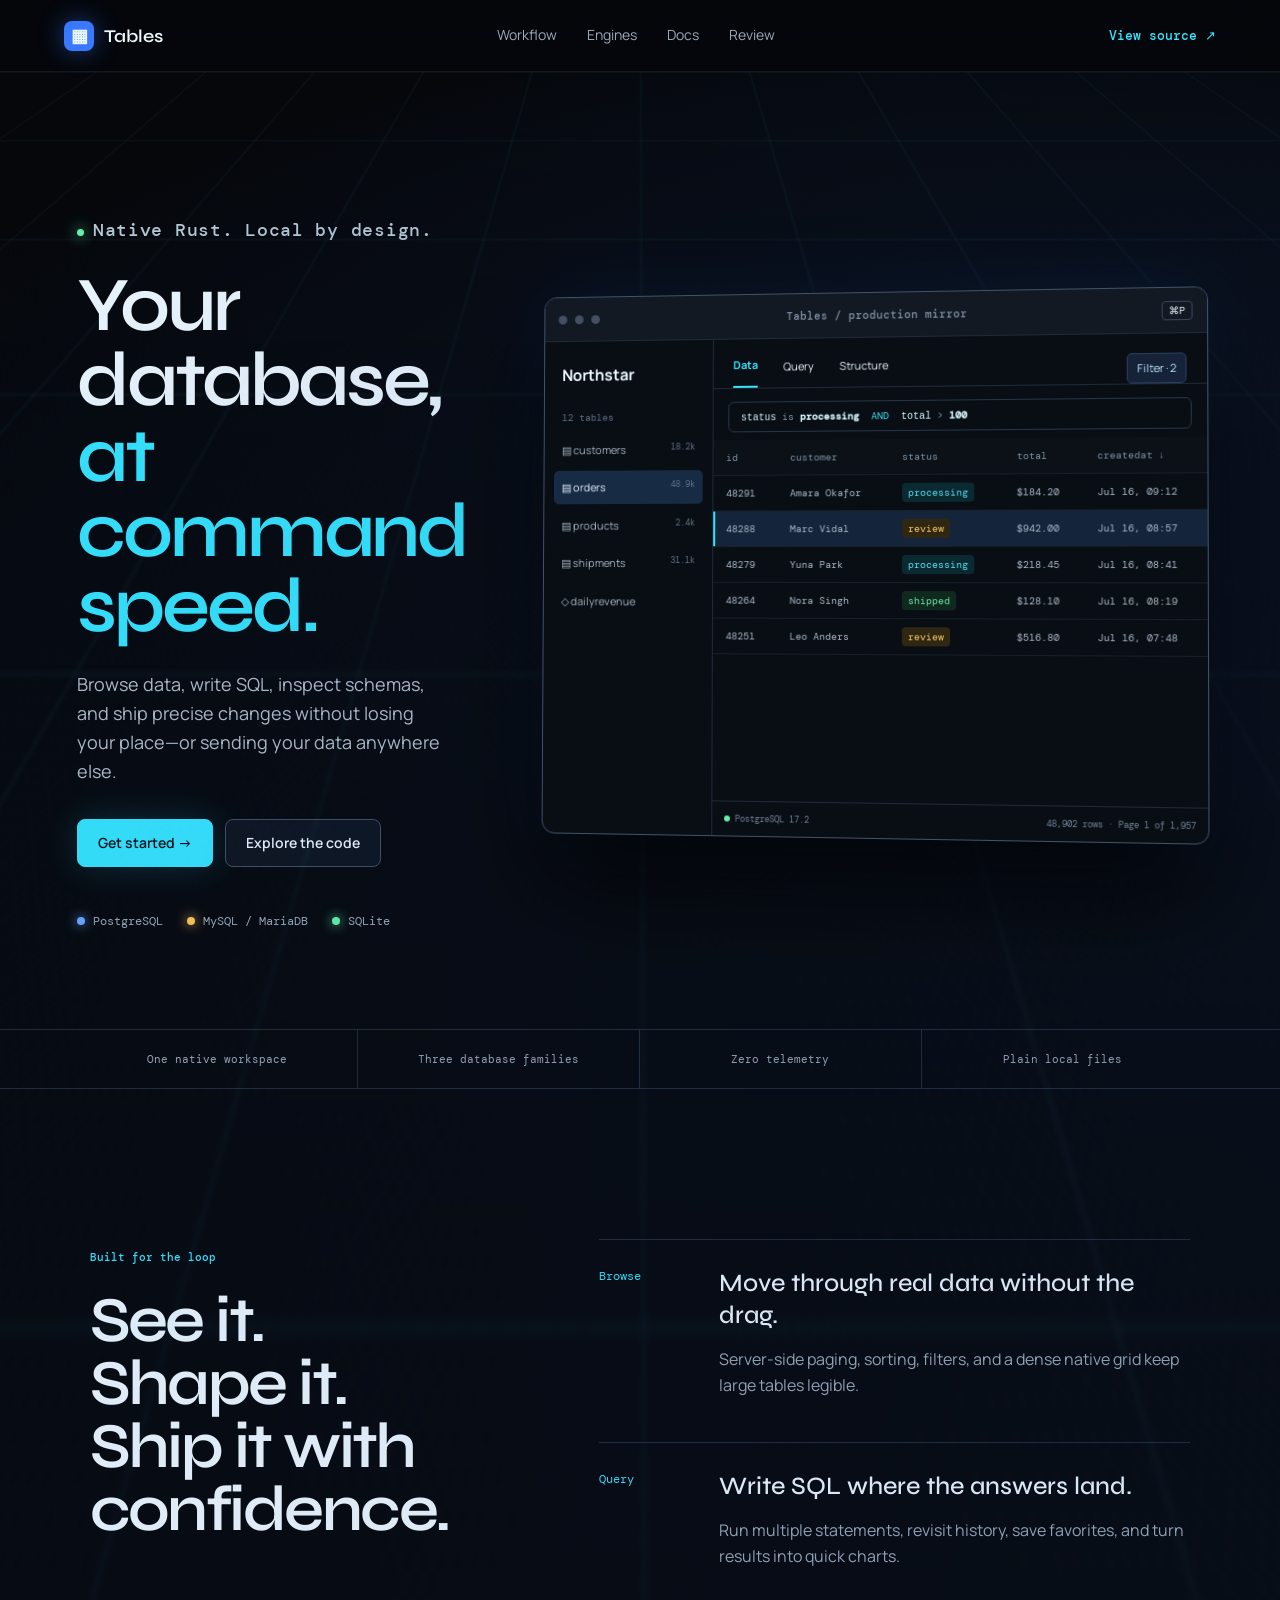
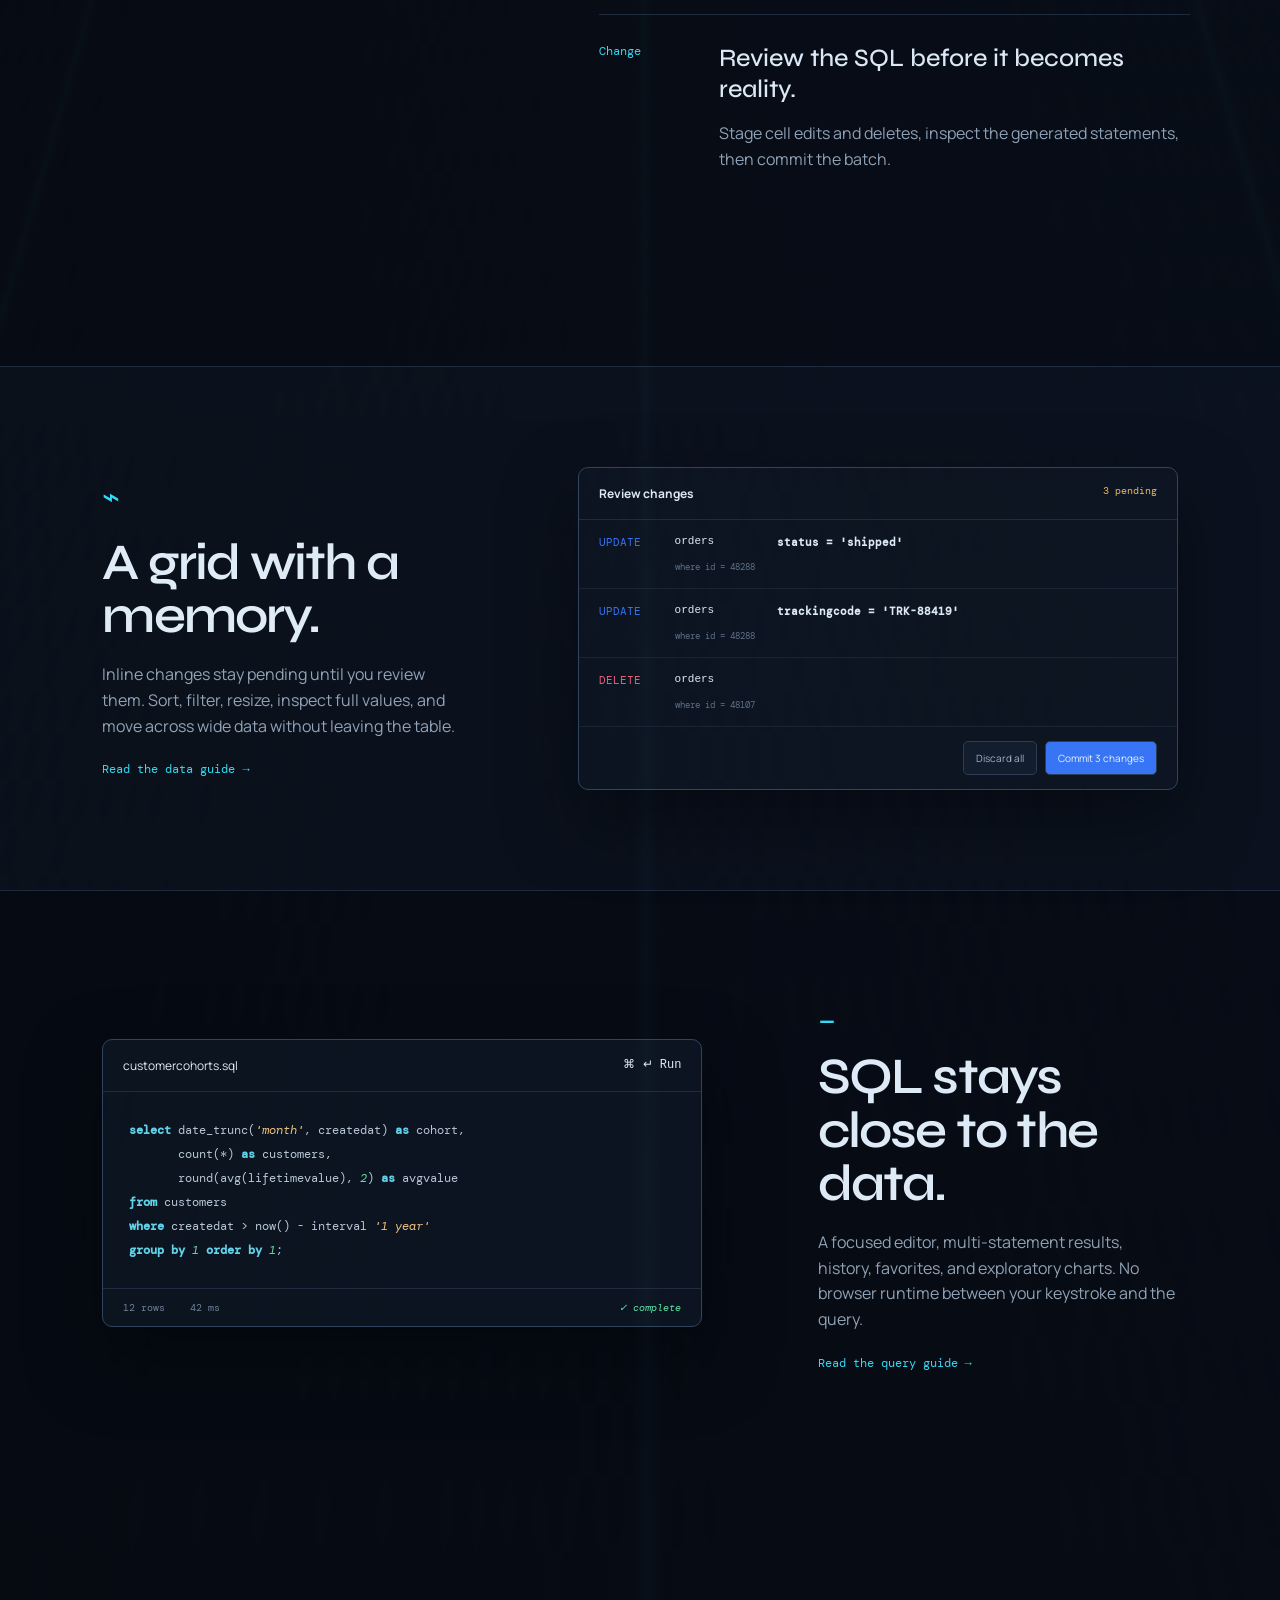
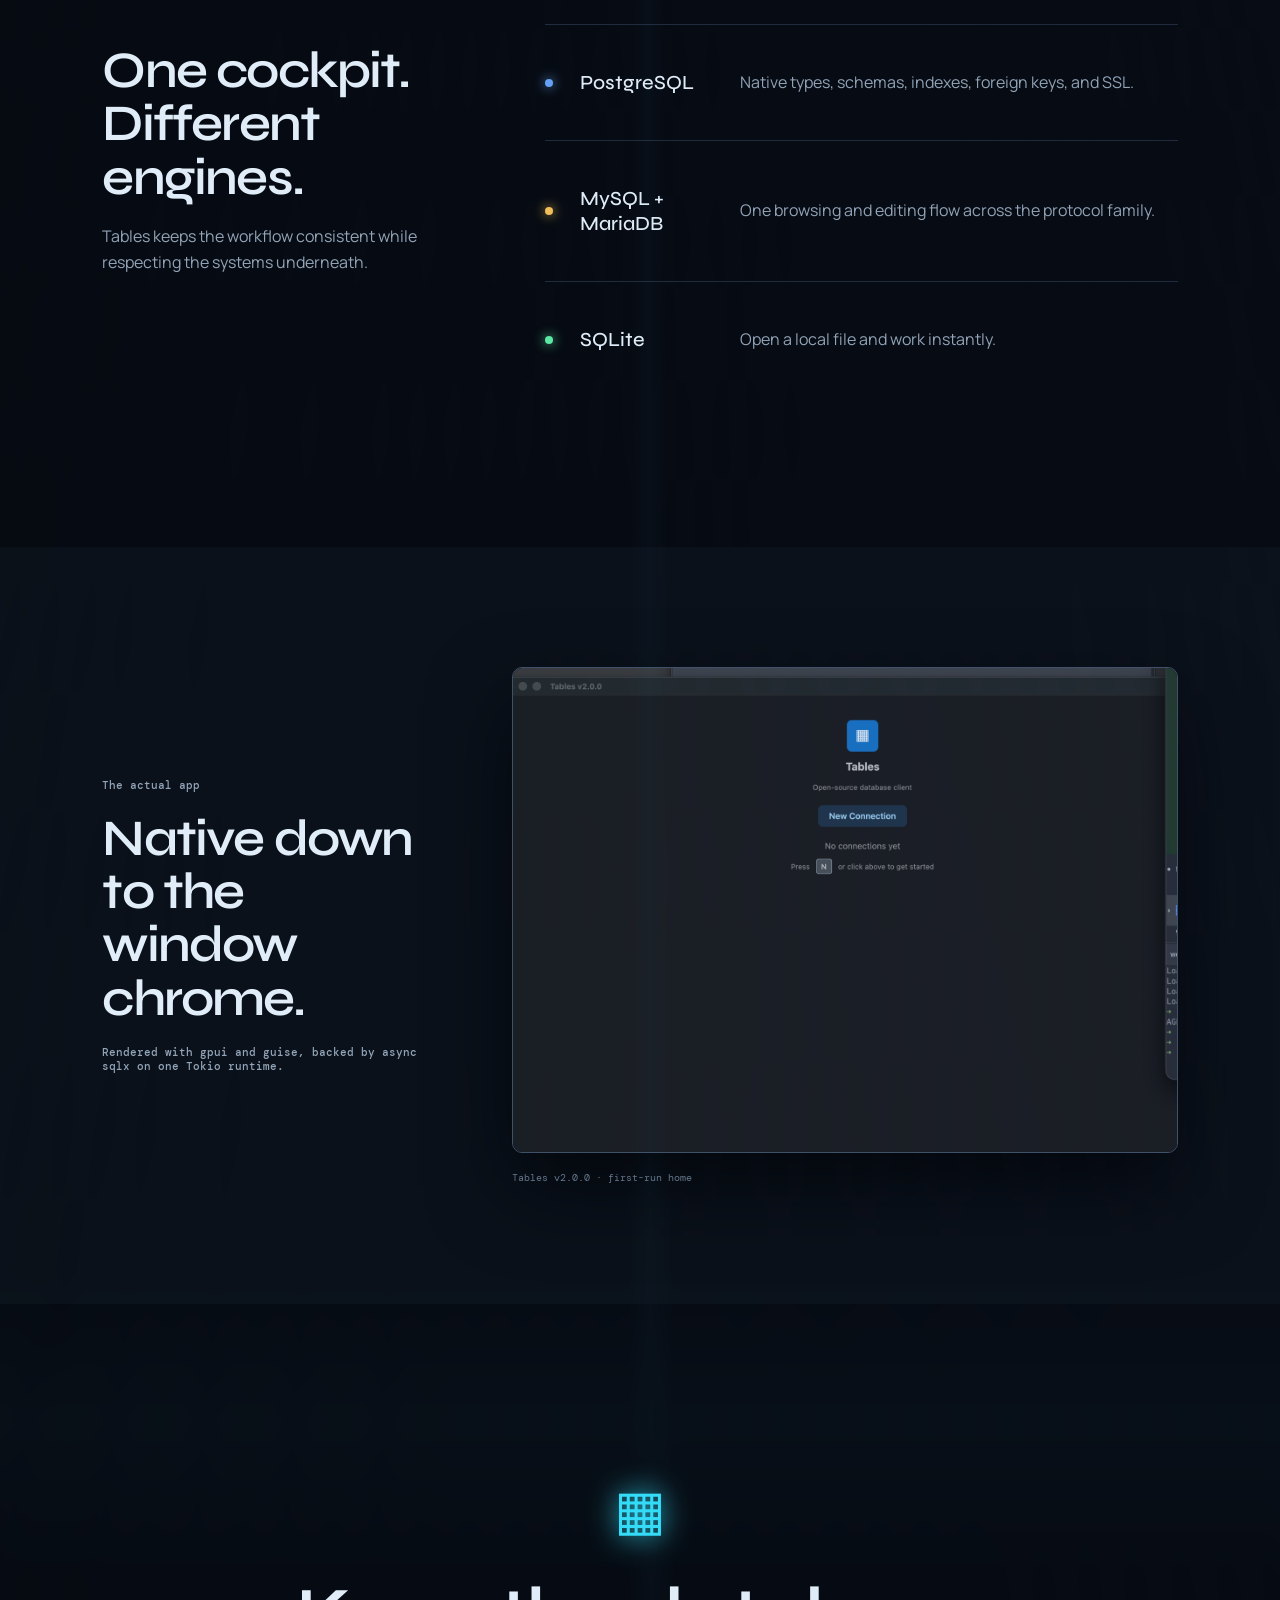
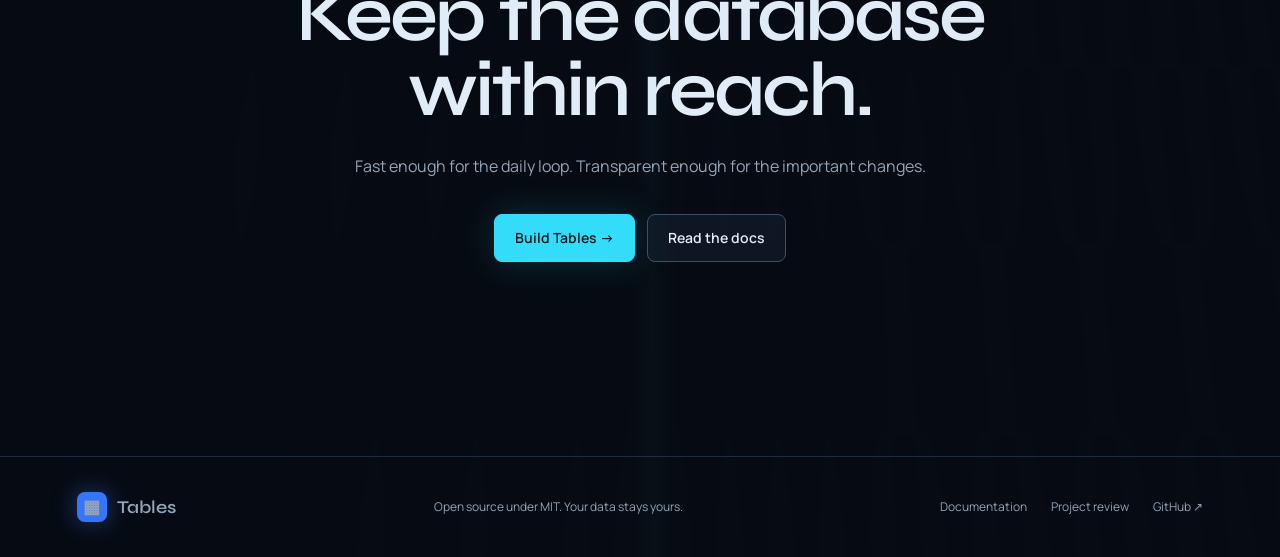
==== site/index.html @ a8f2e950 "initial github commit" ====
<!doctype html>
<html lang="en"><head><meta charset="utf-8"><meta name="viewport" content="width=device-width,initial-scale=1"><meta name="description" content="Tables is a fast native database client for PostgreSQL, MySQL, MariaDB, and SQLite."><meta name="theme-color" content="#05070b"><title>Tables — native database cockpit</title><link rel="stylesheet" href="styles.css"><script src="site.js" defer></script></head>
<body><a class="skip" href="#main">Skip to content</a><div class="horizon" aria-hidden="true"></div>
<header class="nav"><a class="brand" href="index.html"><span>▦</span>Tables</a><nav><a href="#workflow">Workflow</a><a href="#engines">Engines</a><a href="docs.html">Docs</a><a href="review.html">Review</a></nav><a class="navaction" href="https://github.com/wess/tables">View source ↗</a></header>
<main id="main">
<section class="hero"><div class="herocopy"><p class="signal"><i></i>Native Rust. Local by design.</p><h1>Your database,<br><em>at command speed.</em></h1><p>Browse data, write SQL, inspect schemas, and ship precise changes without losing your place—or sending your data anywhere else.</p><div class="actions"><a class="button primary" href="docs.html#gettingstarted">Get started →</a><a class="button" href="https://github.com/wess/tables">Explore the code</a></div><ul class="enginechips"><li><i class="postgres"></i>PostgreSQL</li><li><i class="mysql"></i>MySQL / MariaDB</li><li><i class="sqlite"></i>SQLite</li></ul></div>
<div class="cockpit" aria-label="Tables workspace preview"><div class="windowbar"><i></i><i></i><i></i><b>Tables / production mirror</b><kbd>⌘P</kbd></div><div class="app"><aside><strong>Northstar</strong><small>12 tables</small><span>▤ customers <b>18.2k</b></span><span class="selected">▤ orders <b>48.9k</b></span><span>▤ products <b>2.4k</b></span><span>▤ shipments <b>31.1k</b></span><span>◇ dailyrevenue</span></aside><div class="appmain"><div class="tabs"><b>Data</b><span>Query</span><span>Structure</span><button>Filter · 2</button></div><div class="filter"><code>status</code> is <strong>processing</strong><em>AND</em><code>total</code> &gt; <strong>100</strong></div><table><thead><tr><th>id</th><th>customer</th><th>status</th><th>total</th><th>createdat ↓</th></tr></thead><tbody><tr><td>48291</td><td>Amara Okafor</td><td><i class="pill cyan">processing</i></td><td>$184.20</td><td>Jul 16, 09:12</td></tr><tr class="rowactive"><td>48288</td><td>Marc Vidal</td><td><i class="pill amber">review</i></td><td>$942.00</td><td>Jul 16, 08:57</td></tr><tr><td>48279</td><td>Yuna Park</td><td><i class="pill cyan">processing</i></td><td>$218.45</td><td>Jul 16, 08:41</td></tr><tr><td>48264</td><td>Nora Singh</td><td><i class="pill green">shipped</i></td><td>$128.10</td><td>Jul 16, 08:19</td></tr><tr><td>48251</td><td>Leo Anders</td><td><i class="pill amber">review</i></td><td>$516.80</td><td>Jul 16, 07:48</td></tr></tbody></table><div class="status"><span><i></i> PostgreSQL 17.2</span><span>48,902 rows · Page 1 of 1,957</span></div></div></div></div></section>
<section class="proof"><p>One native workspace</p><p>Three database families</p><p>Zero telemetry</p><p>Plain local files</p></section>
<section class="manifesto" id="workflow"><header><p>Built for the loop</p><h2>See it. Shape it.<br>Ship it with confidence.</h2></header><div class="loop"><article><span>Browse</span><h3>Move through real data without the drag.</h3><p>Server-side paging, sorting, filters, and a dense native grid keep large tables legible.</p></article><article><span>Query</span><h3>Write SQL where the answers land.</h3><p>Run multiple statements, revisit history, save favorites, and turn results into quick charts.</p></article><article><span>Change</span><h3>Review the SQL before it becomes reality.</h3><p>Stage cell edits and deletes, inspect the generated statements, then commit the batch.</p></article></div></section>
<section class="feature"><div class="featurecopy"><span>⌁</span><h2>A grid with a memory.</h2><p>Inline changes stay pending until you review them. Sort, filter, resize, inspect full values, and move across wide data without leaving the table.</p><a href="docs.html#datagrid">Read the data guide →</a></div><div class="reviewpanel"><header><strong>Review changes</strong><span>3 pending</span></header><p><i>UPDATE</i><code>orders</code><b>status = 'shipped'</b><small>where id = 48288</small></p><p><i>UPDATE</i><code>orders</code><b>trackingcode = 'TRK-88419'</b><small>where id = 48288</small></p><p class="danger"><i>DELETE</i><code>orders</code><small>where id = 48107</small></p><footer><button>Discard all</button><button>Commit 3 changes</button></footer></div></section>
<section class="feature queryfeature"><div class="editor"><header><span>customercohorts.sql</span><kbd>⌘ ↵ Run</kbd></header><pre><b>select</b> date_trunc(<i>'month'</i>, createdat) <b>as</b> cohort,
       count(*) <b>as</b> customers,
       round(avg(lifetimevalue), <em>2</em>) <b>as</b> avgvalue
<b>from</b> customers
<b>where</b> createdat &gt; now() - interval <i>'1 year'</i>
<b>group by</b> <em>1</em> <b>order by</b> <em>1</em>;</pre><footer><span>12 rows</span><span>42 ms</span><i>✓ complete</i></footer></div><div class="featurecopy"><span>_</span><h2>SQL stays close to the data.</h2><p>A focused editor, multi-statement results, history, favorites, and exploratory charts. No browser runtime between your keystroke and the query.</p><a href="docs.html#sqleditor">Read the query guide →</a></div></section>
<section class="enginesection" id="engines"><header><h2>One cockpit.<br>Different engines.</h2><p>Tables keeps the workflow consistent while respecting the systems underneath.</p></header><div><article><i class="postgres"></i><h3>PostgreSQL</h3><p>Native types, schemas, indexes, foreign keys, and SSL.</p></article><article><i class="mysql"></i><h3>MySQL + MariaDB</h3><p>One browsing and editing flow across the protocol family.</p></article><article><i class="sqlite"></i><h3>SQLite</h3><p>Open a local file and work instantly.</p></article></div></section>
<section class="realshot"><header><p>The actual app</p><h2>Native down to the window chrome.</h2><p>Rendered with gpui and guise, backed by async sqlx on one Tokio runtime.</p></header><figure><img src="assets/home.png" alt="Tables version 2 home screen" loading="lazy"><figcaption>Tables v2.0.0 · first-run home</figcaption></figure></section>
<section class="closing"><span>▦</span><h2>Keep the database<br>within reach.</h2><p>Fast enough for the daily loop. Transparent enough for the important changes.</p><div class="actions"><a class="button primary" href="docs.html#gettingstarted">Build Tables →</a><a class="button" href="docs.html">Read the docs</a></div></section>
</main><footer class="sitefooter"><a class="brand" href="index.html"><span>▦</span>Tables</a><p>Open source under MIT. Your data stays yours.</p><div><a href="docs.html">Documentation</a><a href="review.html">Project review</a><a href="https://github.com/wess/tables">GitHub ↗</a></div></footer></body></html>
---- site/styles.css ----
@import url('https://fonts.googleapis.com/css2?family=DM+Mono:wght@400;500&family=Manrope:wght@400;500;600;700&family=Syne:wght@500;600;700&display=swap');
:root{--void:#05070b;--deep:#090d14;--panel:#0e141e;--line:#202a38;--ink:#edf8ff;--muted:#9aaaba;--cyan:#35e6ff;--blue:#3979ff;--green:#61f3a7;--amber:#ffc857;--red:#ff657a;--display:'Syne',sans-serif;--body:'Manrope',sans-serif;--mono:'DM Mono',monospace}
*{box-sizing:border-box}html{scroll-behavior:smooth}body{margin:0;background:var(--void);color:var(--ink);font-family:var(--body);line-height:1.6;overflow-x:hidden}a{color:inherit;text-decoration:none}button,input{font:inherit}.skip{position:fixed;top:8px;left:8px;z-index:20;padding:10px 14px;background:var(--cyan);color:#001015;transform:translateY(-150%)}.skip:focus{transform:none}.nav{height:72px;display:flex;align-items:center;gap:42px;padding:0 clamp(22px,5vw,76px);position:relative;z-index:10;border-bottom:1px solid #ffffff12;background:#05070be8;backdrop-filter:blur(18px)}.brand{font:600 18px var(--display);display:flex;align-items:center;gap:10px}.brand span{display:grid;place-items:center;width:30px;height:30px;border-radius:8px;background:var(--blue);box-shadow:0 0 25px #3979ff77}.nav nav{display:flex;gap:30px;margin:auto}.nav nav a{color:var(--muted);font-size:14px}.nav nav a:hover,.nav nav a.active{color:var(--ink)}.navaction{font:500 13px var(--mono);color:var(--cyan)}.horizon{position:absolute;top:72px;left:0;width:100%;height:850px;pointer-events:none;background:radial-gradient(ellipse at 68% 34%,#183e8544 0,transparent 45%),linear-gradient(#35e6ff0c 1px,transparent 1px),linear-gradient(90deg,#35e6ff0c 1px,transparent 1px);background-size:auto,64px 64px,64px 64px;mask-image:linear-gradient(#000,transparent 82%);transform:perspective(600px) rotateX(58deg) scale(1.7);transform-origin:50% 0}.hero{min-height:870px;padding:clamp(80px,10vw,150px) clamp(24px,6vw,100px) 100px;display:grid;grid-template-columns:minmax(360px,.8fr) minmax(600px,1.45fr);align-items:center;gap:7vw;position:relative}.herocopy{position:relative;z-index:2}.signal{font:500 12px var(--mono);letter-spacing:.04em;color:#b6cad7!important}.signal i{display:inline-block;width:7px;height:7px;background:var(--green);border-radius:50%;box-shadow:0 0 14px var(--green);margin-right:9px}.hero h1,.manifesto h2,.closing h2,.reviewhero h1{font:600 clamp(52px,6vw,92px)/.98 var(--display);letter-spacing:-.04em;text-wrap:balance;margin:26px 0}.hero h1 em{font-style:normal;color:var(--cyan)}.herocopy>p{font-size:18px;max-width:590px;color:#b3c0cc}.actions{display:flex;gap:12px;margin:34px 0}.button{display:inline-flex;align-items:center;justify-content:center;min-height:48px;padding:0 20px;border:1px solid #405065;border-radius:8px;font-weight:600;font-size:14px;background:#0d131d}.button:hover{border-color:#8294a8}.button.primary{background:var(--cyan);border-color:var(--cyan);color:#001319;box-shadow:0 0 35px #35e6ff2e}.enginechips{display:flex;gap:24px;padding:0;margin:46px 0 0;list-style:none;color:var(--muted);font:12px var(--mono)}.enginechips li{display:flex;align-items:center;gap:8px}.postgres,.mysql,.sqlite{width:8px;height:8px;border-radius:50%;display:inline-block;background:#6aa8ff;box-shadow:0 0 12px #6aa8ff}.mysql{background:var(--amber);box-shadow:0 0 12px #ffc857}.sqlite{background:var(--green);box-shadow:0 0 12px #61f3a7}.cockpit{position:relative;z-index:2;border:1px solid #41536a;border-radius:13px;background:#090e15;box-shadow:0 55px 100px #000b,0 0 80px #286dd81f;overflow:hidden;transform:perspective(1400px) rotateY(-5deg) rotateX(1deg)}.windowbar{height:45px;display:flex;align-items:center;gap:8px;padding:0 14px;border-bottom:1px solid var(--line);background:#121923}.windowbar>i{width:9px;height:9px;border-radius:50%;background:#445061}.windowbar>b{font:500 11px var(--mono);color:#7f91a4;margin:auto}.windowbar kbd{font:10px var(--mono);border:1px solid #39465a;border-radius:4px;padding:2px 6px}.app{height:500px;display:grid;grid-template-columns:175px 1fr}.app aside{padding:18px 10px;border-right:1px solid var(--line);display:flex;flex-direction:column;gap:5px}.app aside strong{padding:4px 8px}.app aside small{color:#617084;font:10px var(--mono);padding:14px 8px 5px}.app aside span{font-size:11px;padding:8px;border-radius:5px;color:#a6b4c2}.app aside span b{float:right;font:9px var(--mono);color:#617084}.app aside .selected{background:#172b45;color:#e8f5ff}.appmain{min-width:0;display:flex;flex-direction:column}.tabs{height:50px;display:flex;align-items:end;gap:26px;padding:0 20px;border-bottom:1px solid var(--line);font-size:11px}.tabs>*{padding-bottom:12px}.tabs b{color:var(--cyan);border-bottom:2px solid var(--cyan)}.tabs button{margin-left:auto;background:#152238;color:#bdefff;border:1px solid #29405e;border-radius:5px;padding:5px 9px}.filter{margin:13px 15px 8px;padding:8px 12px;border:1px solid #26364a;border-radius:6px;color:#8191a4;font:10px var(--mono)}.filter code,.filter strong{color:#d9f8ff}.filter em{font-style:normal;color:var(--cyan);margin:0 12px}.app table{border-collapse:collapse;width:100%;font:10px var(--mono);white-space:nowrap}.app th,.app td{text-align:left;padding:11px 13px;border-bottom:1px solid #171f2a}.app th{color:#7890a5;background:#0c1118;font-weight:400}.app td{color:#aab8c7}.app tr.rowactive{background:#14243a;box-shadow:inset 2px 0 var(--cyan)}.pill{font-style:normal;padding:3px 6px;border-radius:4px}.pill.cyan{color:#55dff5;background:#0b2930}.pill.amber{color:#f5c767;background:#302713}.pill.green{color:#6be6a7;background:#10291e}.status{margin-top:auto;border-top:1px solid var(--line);height:35px;padding:0 12px;display:flex;align-items:center;justify-content:space-between;color:#708397;font:9px var(--mono)}.status i{display:inline-block;width:6px;height:6px;border-radius:50%;background:var(--green)}.proof{border-block:1px solid var(--line);display:grid;grid-template-columns:repeat(4,1fr);padding:0 clamp(24px,6vw,100px)}.proof p{margin:0;padding:22px;border-right:1px solid var(--line);text-align:center;color:#9cabb9;font:11px var(--mono)}.proof p:last-child{border:0}.manifesto{padding:150px clamp(24px,7vw,120px);display:grid;grid-template-columns:.8fr 1.2fr;gap:9vw}.manifesto header p,.realshot header>p,.docintro>p:first-child,.reviewhero>p{font:500 11px var(--mono);color:var(--cyan)}.manifesto h2{font-size:clamp(40px,5vw,76px)}.loop article{padding:28px 0;border-top:1px solid var(--line);display:grid;grid-template-columns:90px 1fr;column-gap:30px}.loop article span{font:12px var(--mono);color:var(--cyan)}.loop h3{font:500 25px/1.25 var(--display);margin:0}.loop p{grid-column:2;color:var(--muted);max-width:58ch}.feature{padding:100px clamp(24px,8vw,140px);background:var(--deep);display:grid;grid-template-columns:.75fr 1.25fr;align-items:center;gap:9vw;border-top:1px solid var(--line)}.feature.queryfeature{grid-template-columns:1.25fr .75fr;background:var(--void)}.featurecopy>span{font:30px var(--mono);color:var(--cyan)}.featurecopy h2,.enginesection h2,.realshot h2,.reviewcta h2{font:600 clamp(38px,4vw,64px)/1.04 var(--display);letter-spacing:-.035em;margin:20px 0}.featurecopy p,.enginesection header p,.realshot header p{color:var(--muted);max-width:55ch}.featurecopy a{color:var(--cyan);font:12px var(--mono)}.reviewpanel,.editor{border:1px solid #33445a;border-radius:10px;background:#0b1119;box-shadow:0 30px 70px #0008;overflow:hidden}.reviewpanel header,.editor header{padding:16px 20px;border-bottom:1px solid var(--line);display:flex;justify-content:space-between;font-size:12px}.reviewpanel header span{color:var(--amber);font:10px var(--mono)}.reviewpanel>p{display:grid;grid-template-columns:64px 90px 1fr;gap:12px;margin:0;padding:15px 20px;border-bottom:1px solid #18212d;font:11px var(--mono)}.reviewpanel>p i{color:var(--blue);font-style:normal}.reviewpanel>p.danger i{color:var(--red)}.reviewpanel>p small{grid-column:2/4;color:#637589}.reviewpanel footer{padding:14px 20px;display:flex;justify-content:flex-end;gap:8px}.reviewpanel button{padding:8px 12px;color:#aebdca;background:#111925;border:1px solid #2d3b4e;border-radius:5px;font-size:10px}.reviewpanel button:last-child{background:var(--blue);color:white}.editor pre{margin:0;padding:26px;overflow:auto;color:#c2d0dc;font:12px/2 var(--mono)}.editor pre b{color:#66dcf0}.editor pre i{color:#ffca7a}.editor pre em{color:#77e5a9}.editor footer{display:flex;gap:25px;padding:12px 20px;border-top:1px solid var(--line);color:#738599;font:10px var(--mono)}.editor footer i{margin-left:auto;color:var(--green)}.enginesection{padding:150px clamp(24px,8vw,140px);display:grid;grid-template-columns:.7fr 1.3fr;gap:8vw}.enginesection>div article{display:grid;grid-template-columns:35px 160px 1fr;align-items:center;border-top:1px solid var(--line);padding:25px 0}.enginesection h3{font:500 20px var(--display)}.enginesection article p{color:var(--muted)}.realshot{padding:120px clamp(24px,8vw,140px);background:#090d13;display:grid;grid-template-columns:.65fr 1.35fr;gap:7vw;align-items:center}.realshot figure{margin:0}.realshot img{width:100%;border-radius:10px;border:1px solid #425267;box-shadow:0 35px 80px #000b}.realshot figcaption{font:10px var(--mono);color:#68798b;margin-top:10px}.closing{text-align:center;padding:160px 24px}.closing>span{font-size:55px;color:var(--cyan);text-shadow:0 0 30px #35e6ff}.closing h2{font-size:clamp(48px,6vw,88px)}.closing p{color:var(--muted)}.closing .actions{justify-content:center}.sitefooter{padding:35px clamp(24px,6vw,100px);border-top:1px solid var(--line);display:flex;align-items:center;gap:30px;color:var(--muted);font-size:12px}.sitefooter p{margin:auto}.sitefooter>div{display:flex;gap:24px}
.doclayout{display:grid;grid-template-columns:240px minmax(0,800px) 190px;gap:60px;max-width:1320px;margin:auto;padding:70px 30px 120px}.docside,.doctoc{position:sticky;top:100px;height:max-content}.docside label{font:600 18px var(--display)}.docside input{width:100%;margin:18px 0;padding:10px 12px;background:#0c1118;border:1px solid var(--line);border-radius:6px;color:var(--ink)}.docside nav,.doctoc nav{display:flex;flex-direction:column}.docside nav a,.doctoc a{padding:6px 0;color:var(--muted);font-size:13px}.docside nav a:hover,.docside nav a.active,.doctoc a.active{color:var(--cyan)}.docside>p,.doctoc>p{font:10px var(--mono);color:#68798b;margin-top:30px}.docintro{padding-bottom:70px;border-bottom:1px solid var(--line)}.docintro h1{font:600 clamp(44px,5vw,72px)/1 var(--display);letter-spacing:-.04em;margin:20px 0}.docintro>p:last-child{font-size:19px;color:var(--muted)}.docmain article{padding:70px 0;border-bottom:1px solid var(--line);scroll-margin-top:90px}.docmain h2{font:600 38px var(--display);letter-spacing:-.025em}.docmain h3{margin-top:35px;font:600 20px var(--display)}.docmain p,.docmain li{color:#b1bfcc;max-width:70ch}.docmain code{font-family:var(--mono);color:#b9eff7}.docmain pre{position:relative;padding:20px;background:#0c121a;border:1px solid var(--line);border-radius:7px;overflow:auto}.copy{position:absolute;right:8px;top:8px;background:#182332;border:1px solid #314155;color:#b8c8d5;border-radius:5px;padding:5px 9px;font-size:10px}.note{margin-top:28px;padding:20px;background:#0c2027;border:1px solid #1b4f5c;border-radius:7px}.note.warning{background:#251f11;border-color:#5f4a19}.note p{margin-bottom:0}.docmain table{width:100%;border-collapse:collapse}.docmain th,.docmain td{text-align:left;padding:14px;border-bottom:1px solid var(--line)}.docmain kbd{font:11px var(--mono);border:1px solid #42536a;border-radius:4px;padding:3px 6px}.docend{padding-top:70px}.docend a{color:var(--cyan)}
.reviewmain{max-width:1120px;margin:auto;padding:110px 30px}.reviewhero{padding-bottom:90px}.reviewhero h1{font-size:clamp(58px,8vw,105px);max-width:900px}.reviewhero>p:last-of-type{font-size:20px;color:var(--muted);max-width:720px}.scoreline{display:flex;gap:50px;margin-top:45px;border-top:1px solid var(--line);padding-top:25px}.scoreline span{font:11px var(--mono);color:var(--muted)}.scoreline b{font-size:20px;color:var(--cyan);display:block}.reviewgrid{display:grid;grid-template-columns:1fr 1fr;border-block:1px solid var(--line)}.reviewgrid>div{padding:70px}.reviewgrid>div:first-child{border-right:1px solid var(--line)}.reviewgrid h2,.priorities>h2{font:600 34px var(--display)}.reviewgrid li{padding:7px;color:#b7c4d0}.priorities{padding:100px 0}.priorities>h2{margin-bottom:40px}.priorities article{display:grid;grid-template-columns:90px 260px 1fr;gap:30px;align-items:start;padding:28px 0;border-top:1px solid var(--line)}.priorities h3{margin:0;font:500 21px var(--display)}.priorities p{margin:0;color:var(--muted)}.severity{font:10px var(--mono);padding:4px 8px;border-radius:4px;width:max-content}.severity.critical{color:#ff9dac;background:#34151b}.severity.high{color:#ffd475;background:#302711}.severity.medium{color:#76dff0;background:#102b32}.reviewcta{padding:80px;border:1px solid #314157;border-radius:12px;background:radial-gradient(circle at 90% 10%,#286cff22,transparent 45%),#0b1119}.reviewcta p{color:var(--muted);max-width:600px}.reviewcta .button{margin-top:20px}
*:focus-visible{outline:2px solid var(--cyan);outline-offset:3px}@media(max-width:1050px){.hero{grid-template-columns:1fr;padding-top:90px}.cockpit{transform:none}.manifesto,.feature,.feature.queryfeature,.enginesection,.realshot{grid-template-columns:1fr}.doclayout{grid-template-columns:210px 1fr}.doctoc{display:none}.priorities article{grid-template-columns:90px 1fr}.priorities p{grid-column:2}.nav nav{display:none}}@media(max-width:700px){.nav{height:62px;padding:0 18px}.navaction{margin-left:auto}.hero{padding:70px 18px;min-height:auto}.hero h1{font-size:48px}.cockpit{overflow-x:auto}.app{width:760px}.proof{grid-template-columns:1fr 1fr;padding:0}.proof p:nth-child(2){border-right:0}.manifesto,.feature,.enginesection,.realshot{padding:90px 20px}.loop article{grid-template-columns:1fr}.loop p{grid-column:1}.enginechips{flex-wrap:wrap}.sitefooter{align-items:flex-start;flex-direction:column}.sitefooter p{margin:0}.sitefooter>div{flex-wrap:wrap}.doclayout{display:block;padding:30px 20px}.docside{position:relative;top:0}.docside nav{display:none}.docmain{padding-top:40px}.docmain article{padding:50px 0}.reviewmain{padding:70px 20px}.reviewgrid{grid-template-columns:1fr}.reviewgrid>div{padding:45px 10px}.reviewgrid>div:first-child{border:0;border-bottom:1px solid var(--line)}.scoreline{gap:22px;flex-wrap:wrap}.priorities article{grid-template-columns:1fr}.priorities p{grid-column:1}.reviewcta{padding:35px 24px}}
@media(prefers-reduced-motion:reduce){html{scroll-behavior:auto}*{transition:none!important;animation:none!important}}
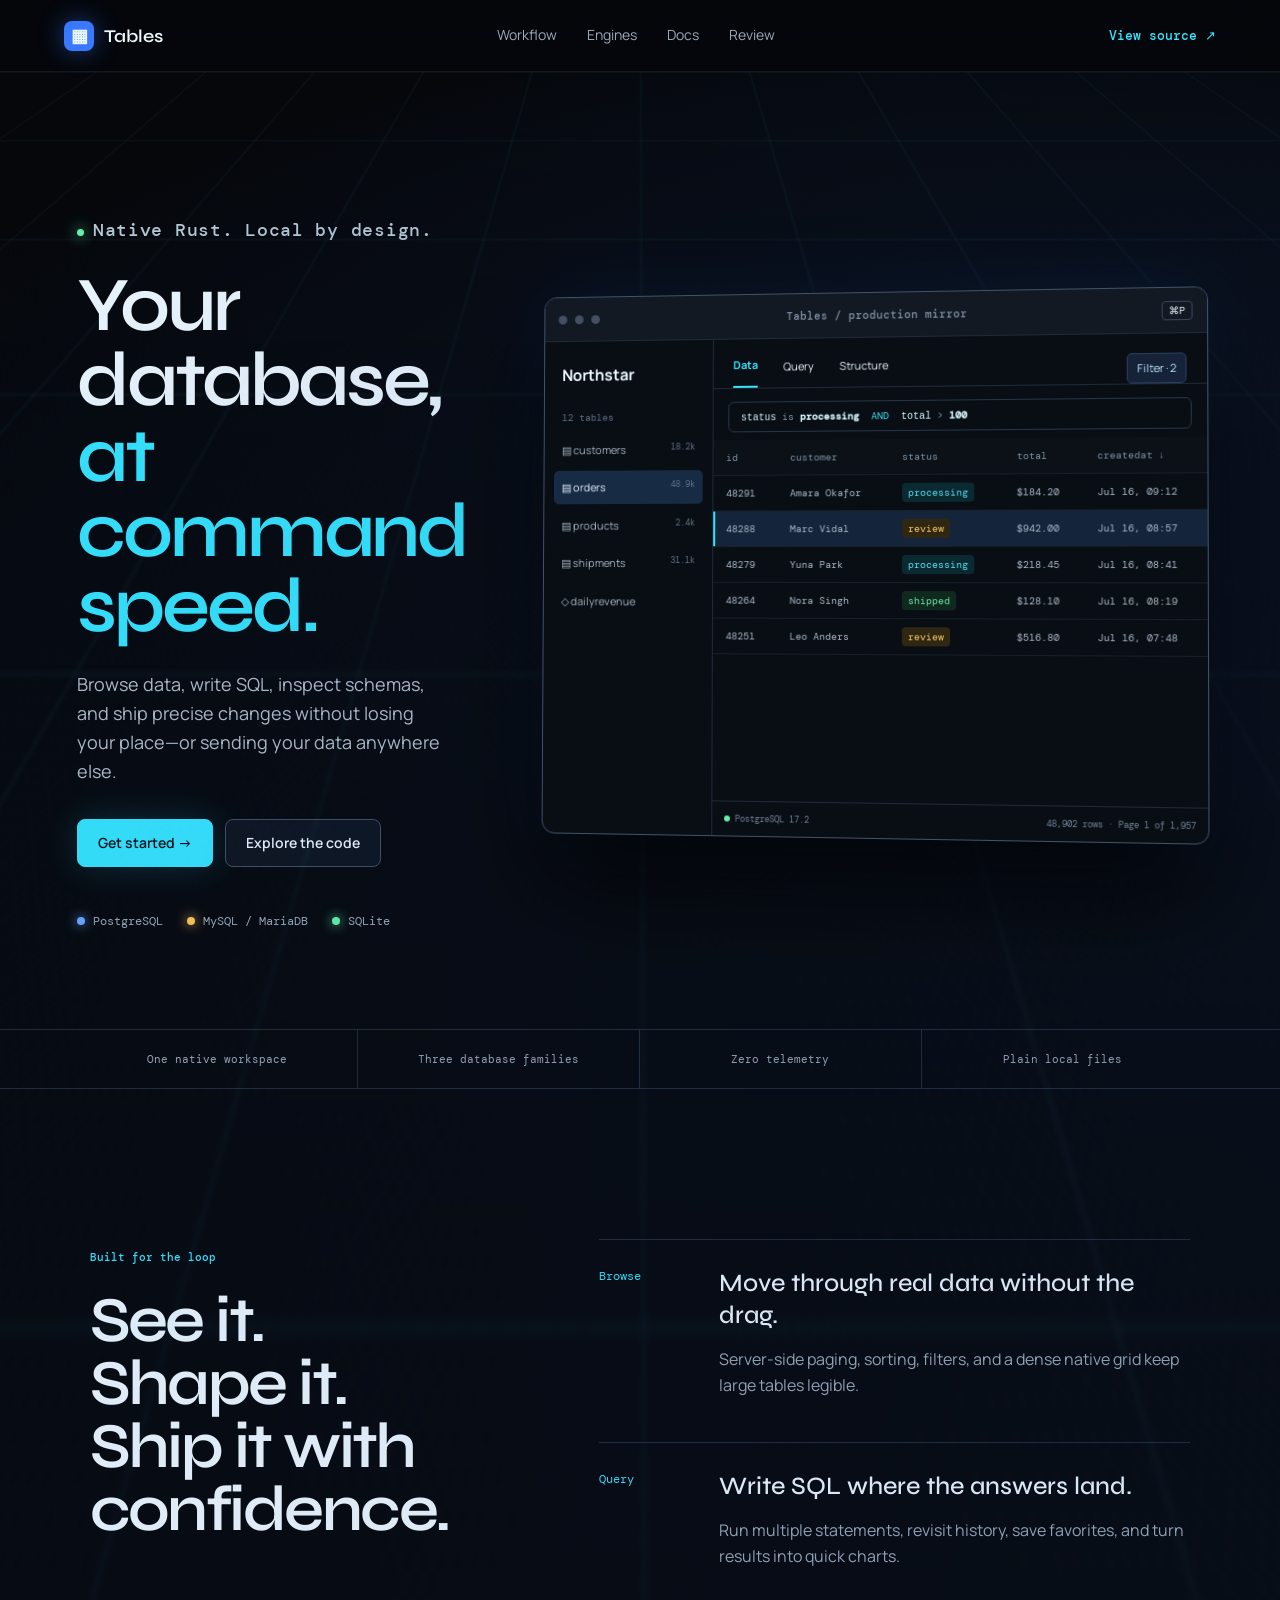
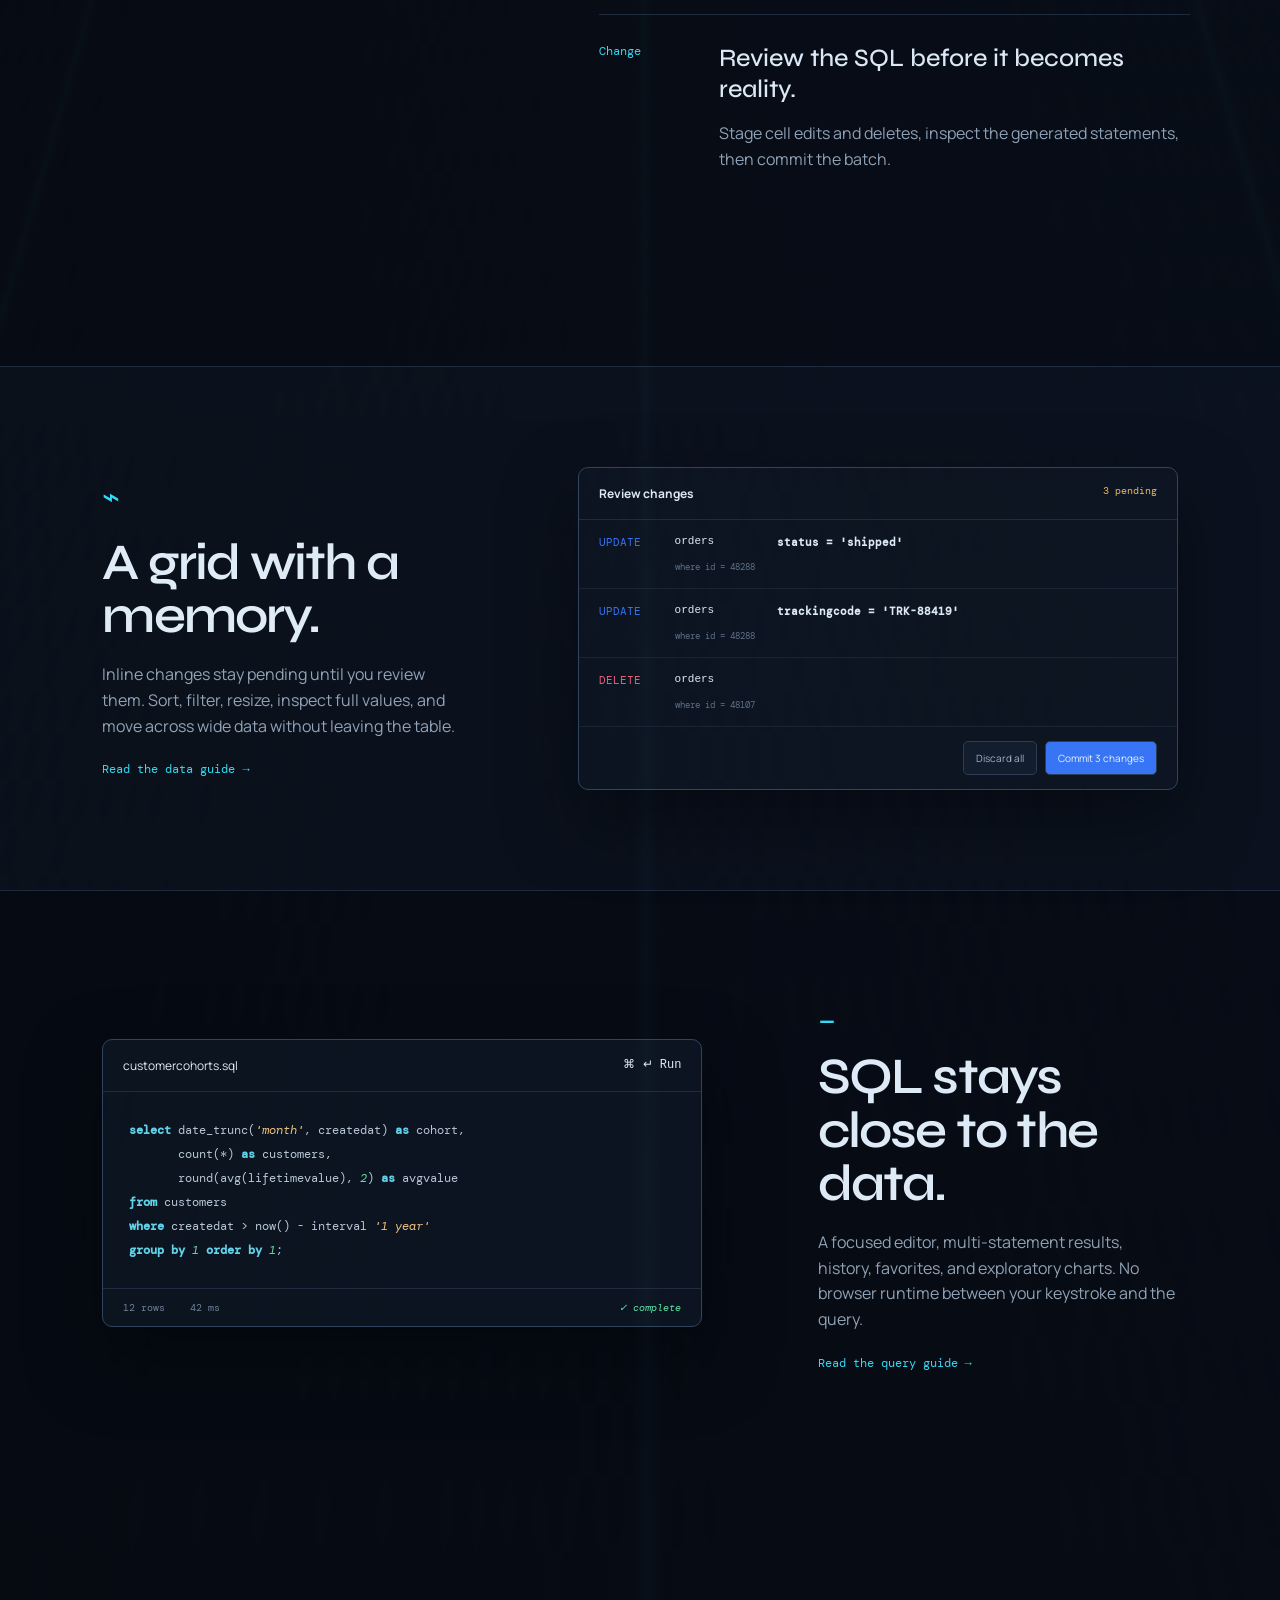
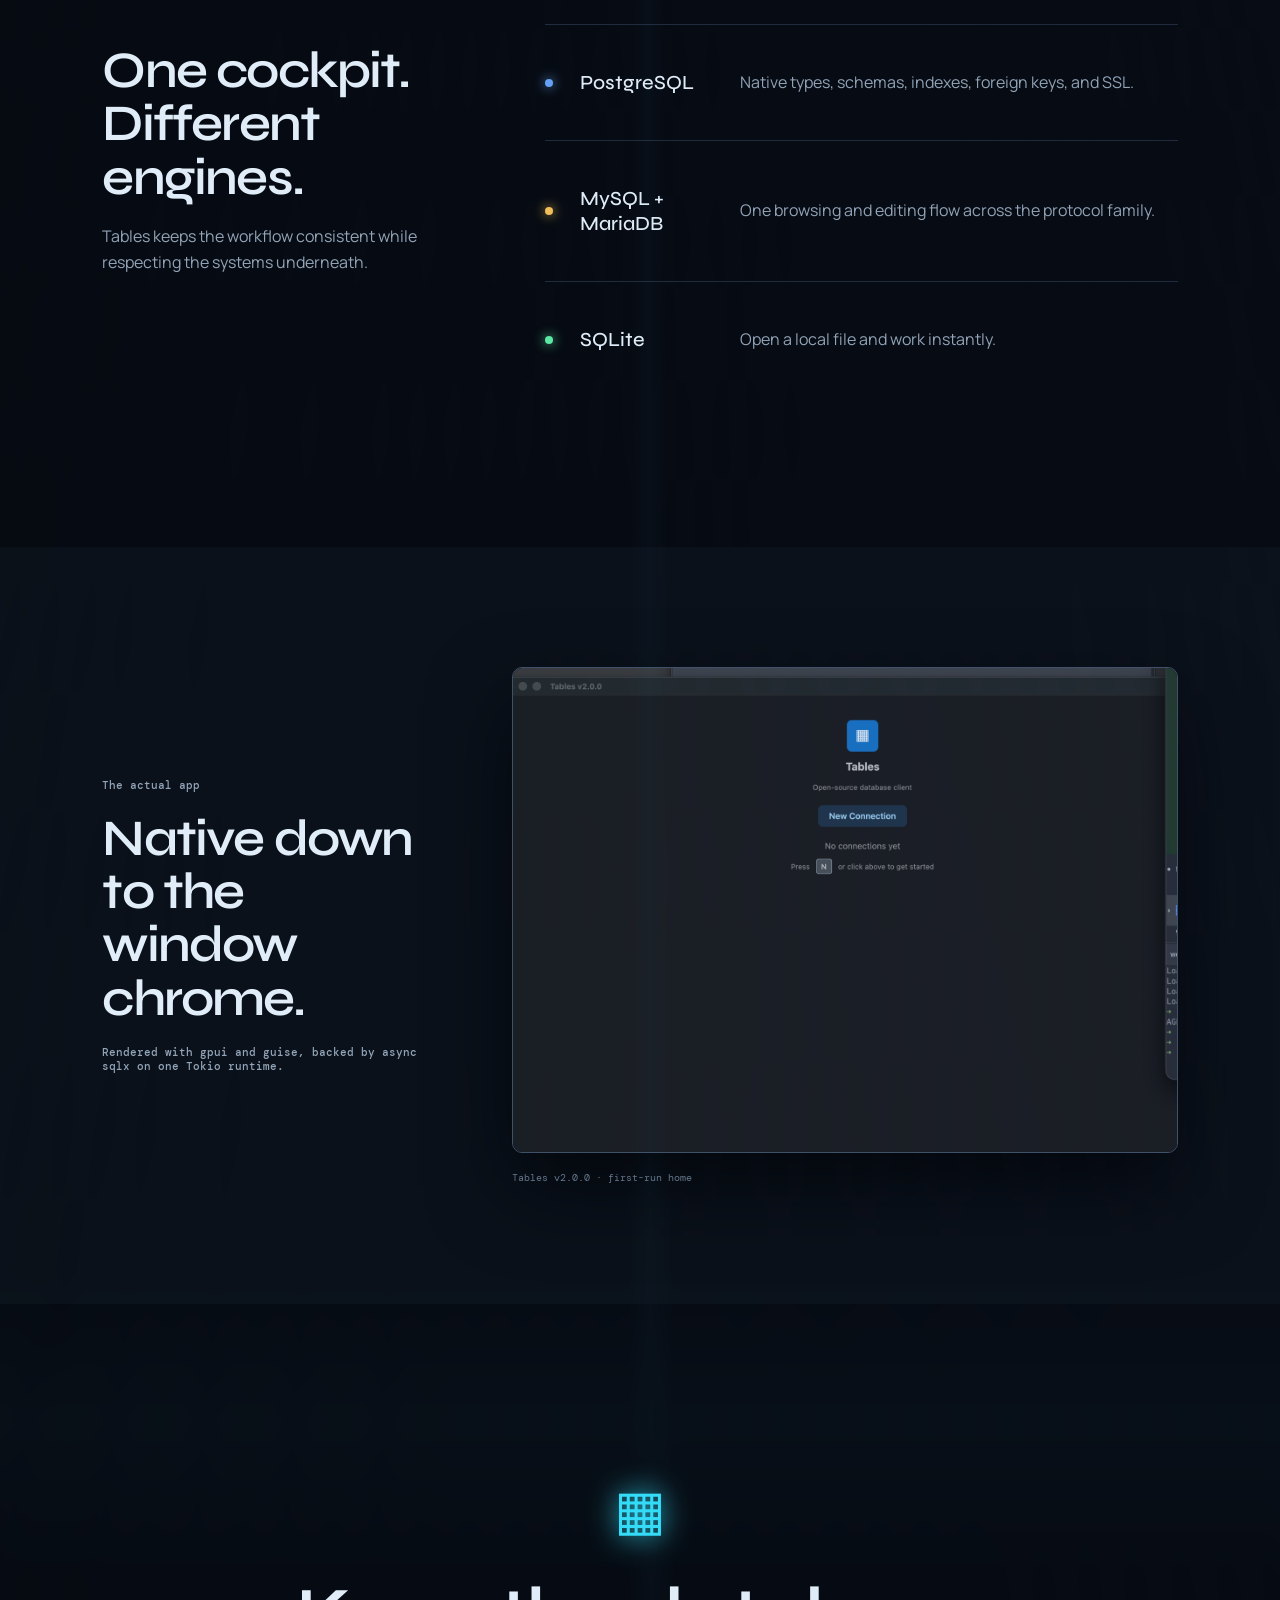
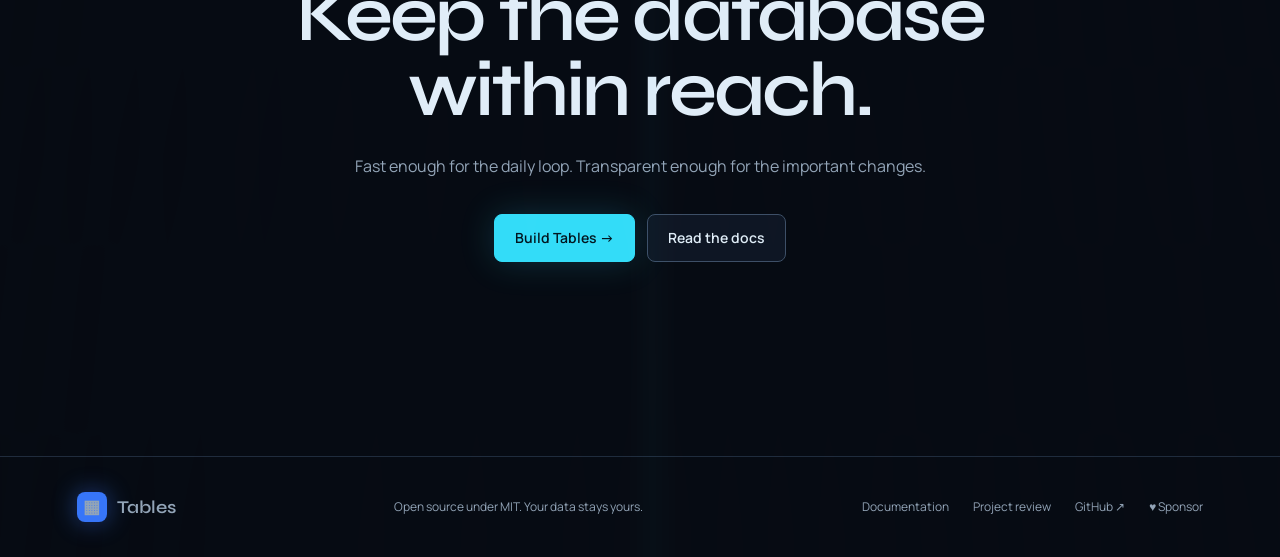
==== commit e5ef1591: "Add sponsor link to the site footer" ====
--- a/site/index.html
+++ b/site/index.html
@@ -17,4 +17,4 @@
 <section class="enginesection" id="engines"><header><h2>One cockpit.<br>Different engines.</h2><p>Tables keeps the workflow consistent while respecting the systems underneath.</p></header><div><article><i class="postgres"></i><h3>PostgreSQL</h3><p>Native types, schemas, indexes, foreign keys, and SSL.</p></article><article><i class="mysql"></i><h3>MySQL + MariaDB</h3><p>One browsing and editing flow across the protocol family.</p></article><article><i class="sqlite"></i><h3>SQLite</h3><p>Open a local file and work instantly.</p></article></div></section>
 <section class="realshot"><header><p>The actual app</p><h2>Native down to the window chrome.</h2><p>Rendered with gpui and guise, backed by async sqlx on one Tokio runtime.</p></header><figure><img src="assets/home.png" alt="Tables version 2 home screen" loading="lazy"><figcaption>Tables v2.0.0 · first-run home</figcaption></figure></section>
 <section class="closing"><span>▦</span><h2>Keep the database<br>within reach.</h2><p>Fast enough for the daily loop. Transparent enough for the important changes.</p><div class="actions"><a class="button primary" href="docs.html#gettingstarted">Build Tables →</a><a class="button" href="docs.html">Read the docs</a></div></section>
-</main><footer class="sitefooter"><a class="brand" href="index.html"><span>▦</span>Tables</a><p>Open source under MIT. Your data stays yours.</p><div><a href="docs.html">Documentation</a><a href="review.html">Project review</a><a href="https://github.com/wess/tables">GitHub ↗</a></div></footer></body></html>
+</main><footer class="sitefooter"><a class="brand" href="index.html"><span>▦</span>Tables</a><p>Open source under MIT. Your data stays yours.</p><div><a href="docs.html">Documentation</a><a href="review.html">Project review</a><a href="https://github.com/wess/tables">GitHub ↗</a><a href="https://github.com/sponsors/wess">♥ Sponsor</a></div></footer></body></html>
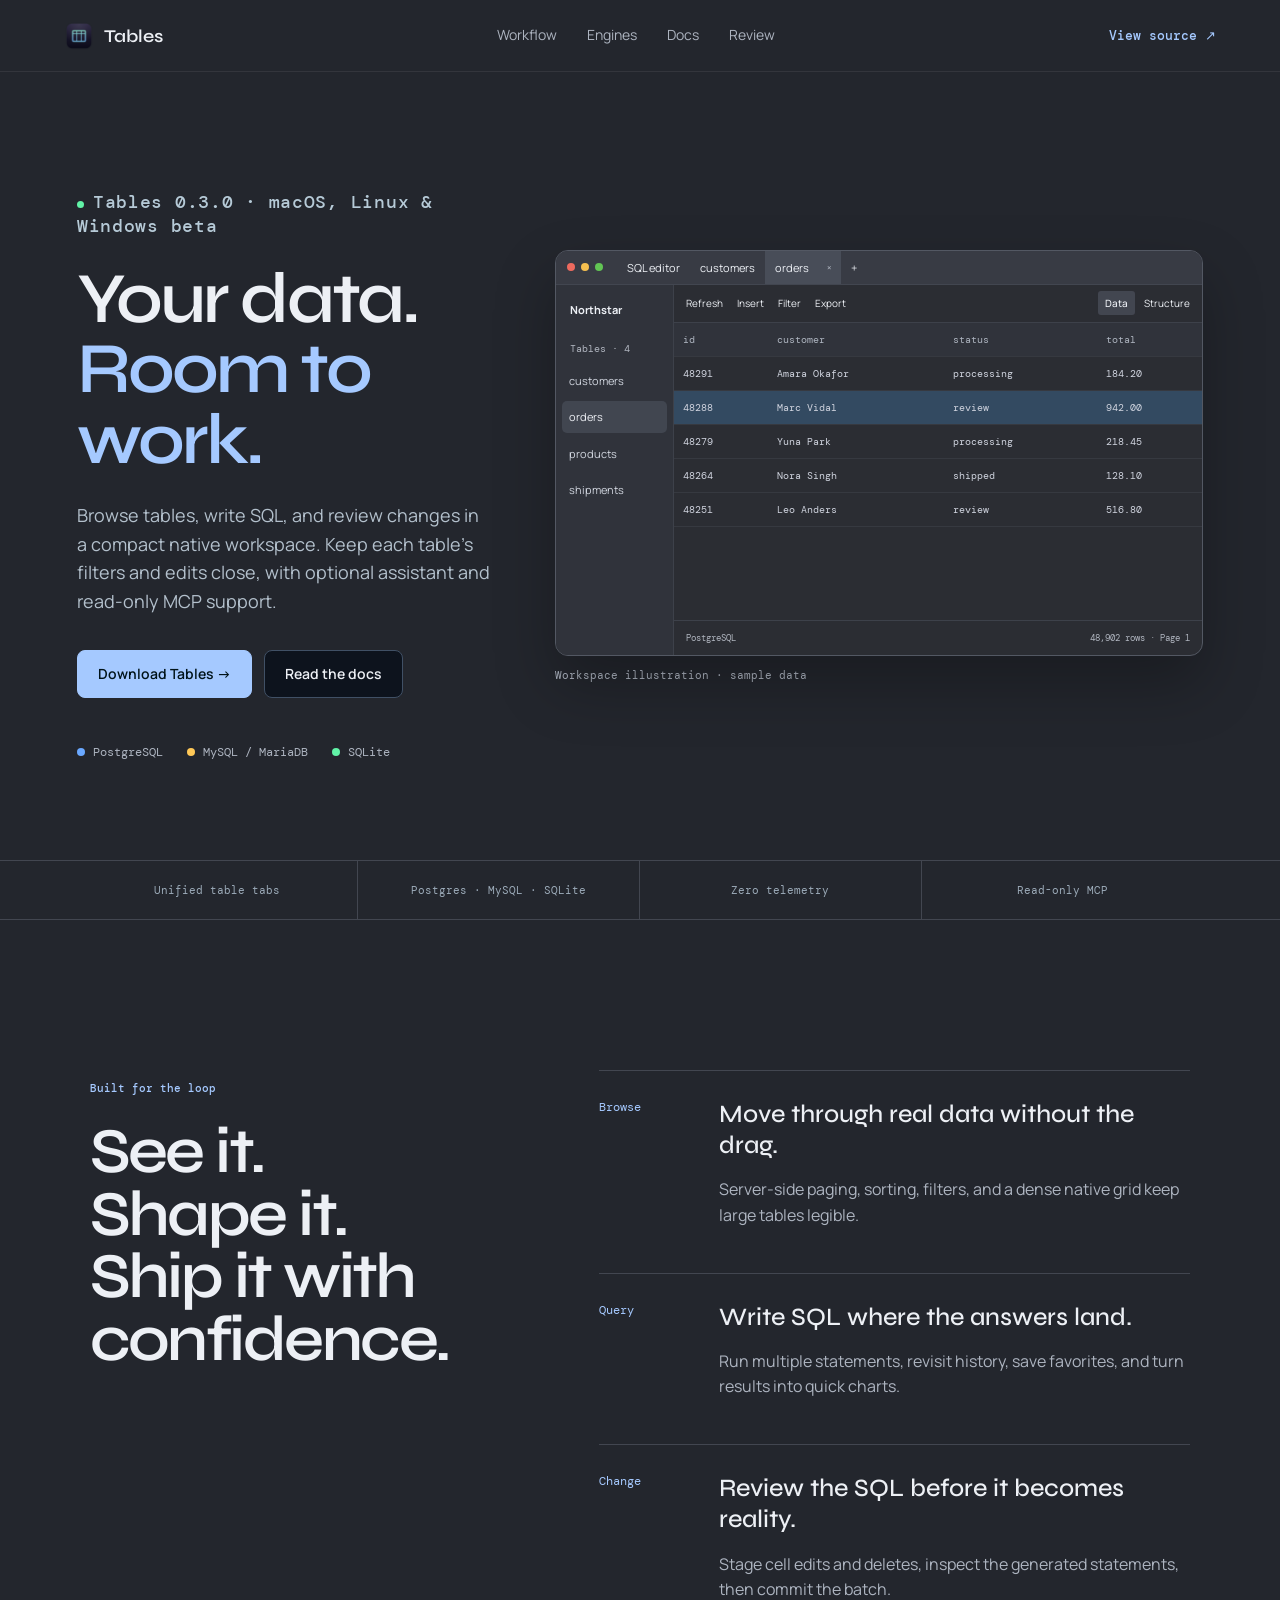
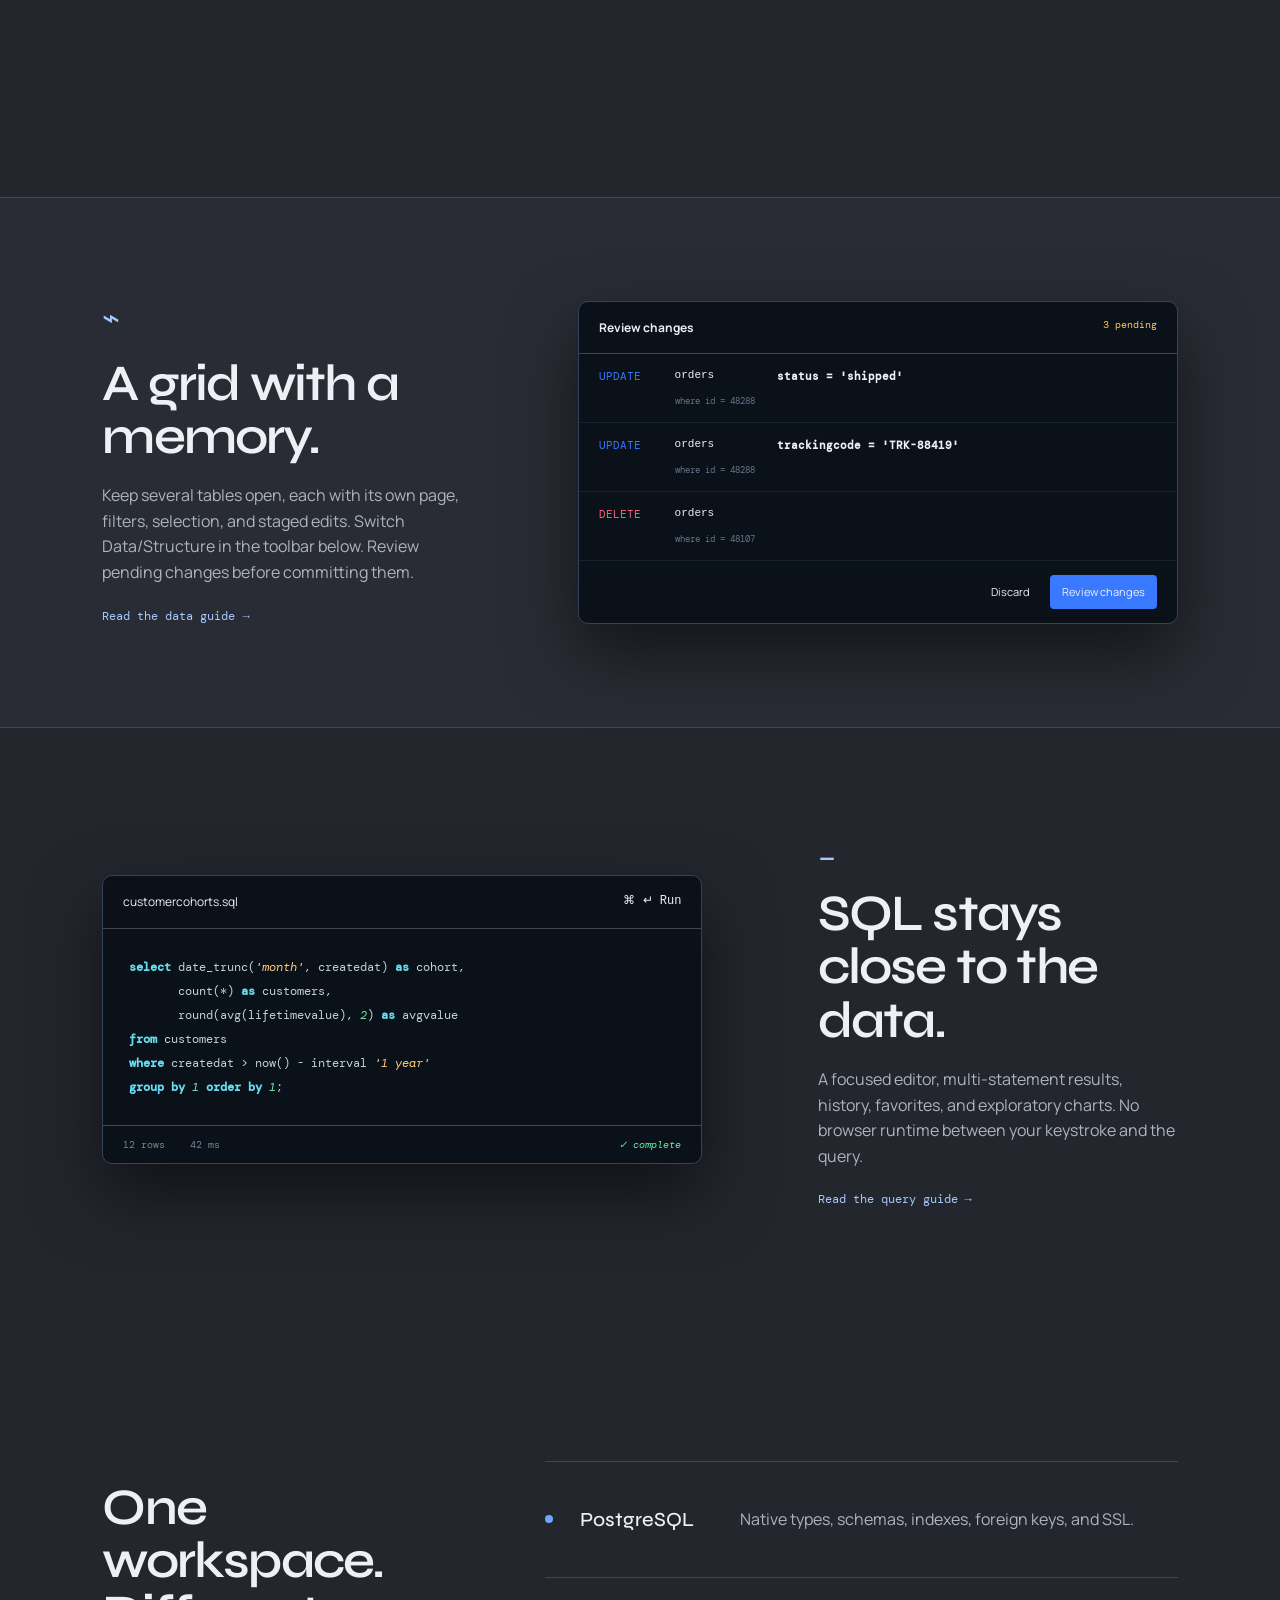
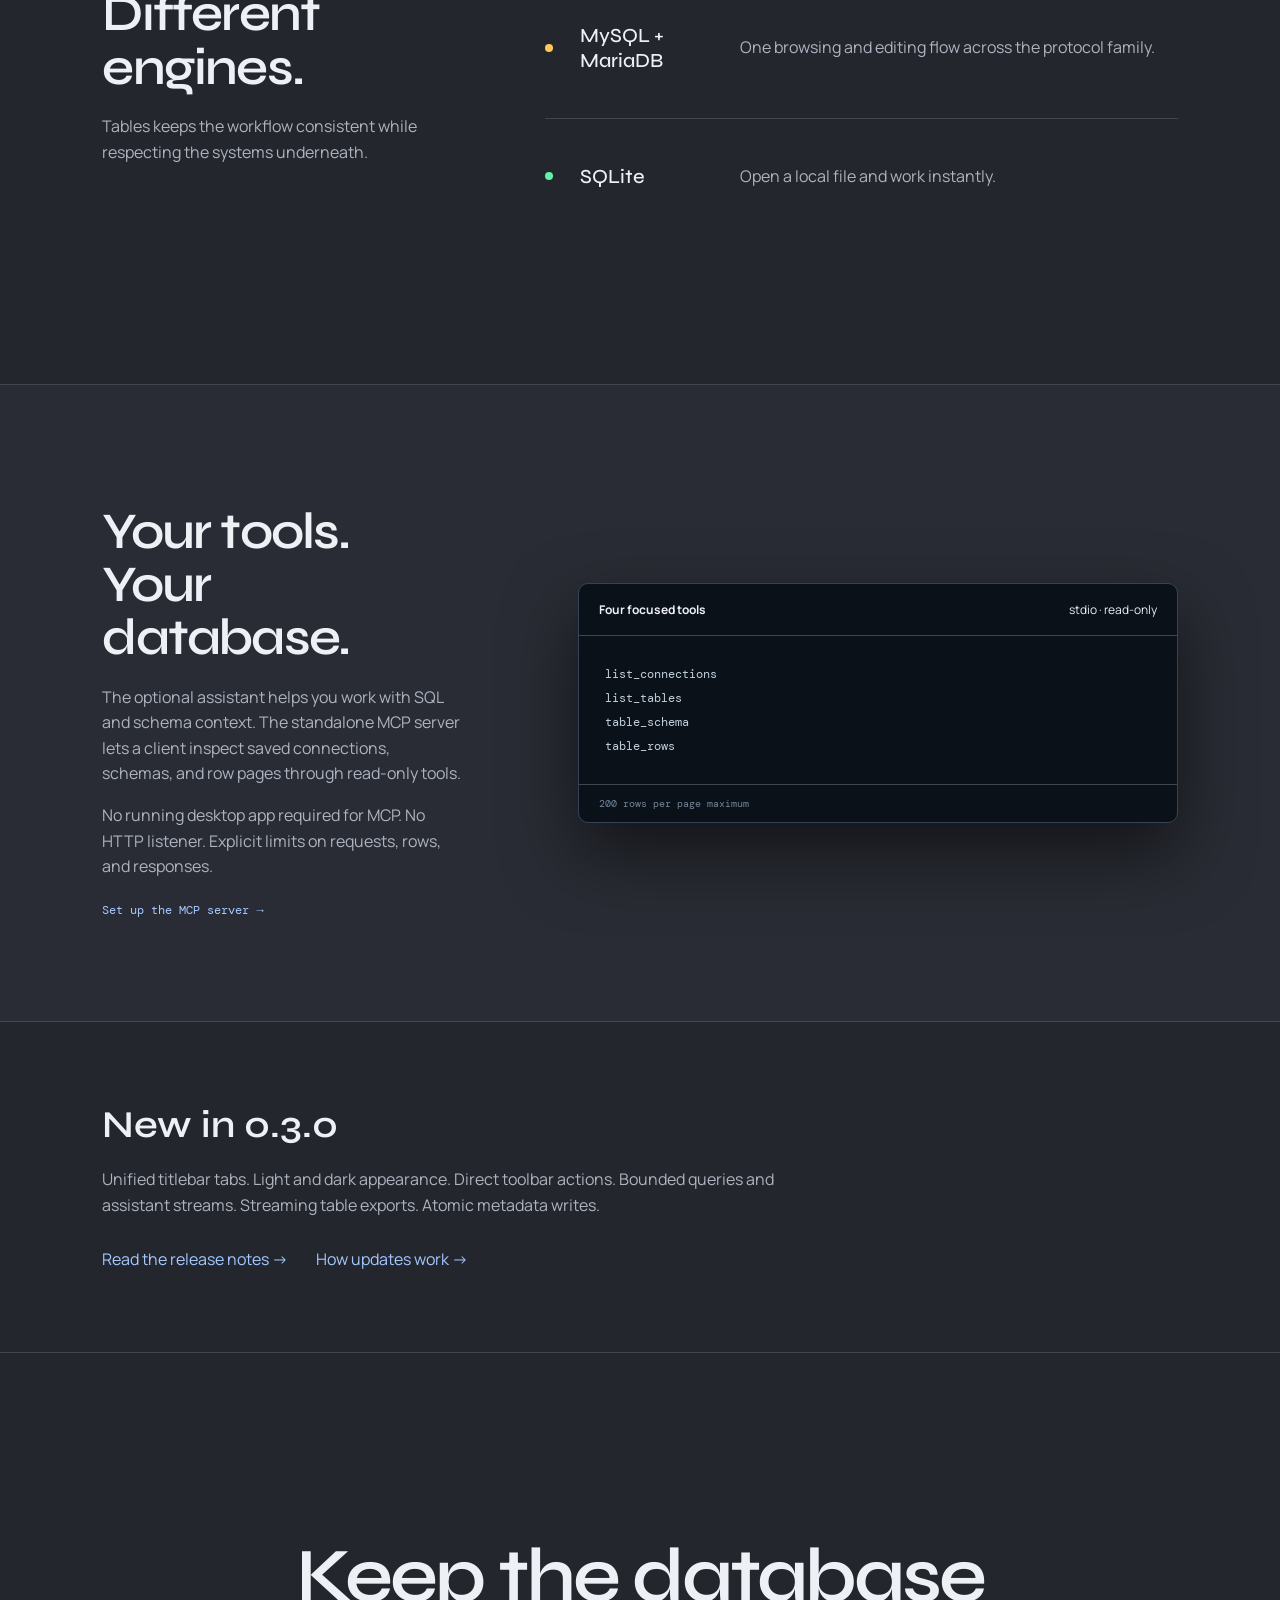
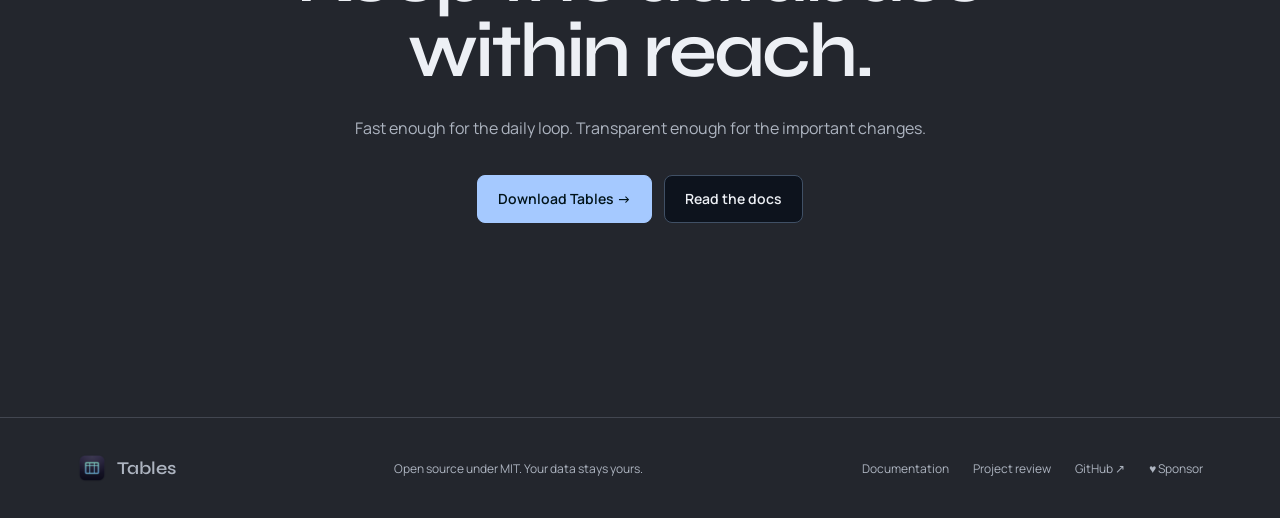
==== commit 4b077560: "Release Tables 0.3.0 with unified tabs and read-only MCP Refresh the native workspace, site, and gui" ====
--- a/site/index.html
+++ b/site/index.html
@@ -1,20 +1,34 @@
 <!doctype html>
-<html lang="en"><head><meta charset="utf-8"><meta name="viewport" content="width=device-width,initial-scale=1"><meta name="description" content="Tables is a fast native database client for PostgreSQL, MySQL, MariaDB, and SQLite."><meta name="theme-color" content="#05070b"><title>Tables — native database cockpit</title><link rel="stylesheet" href="styles.css"><script src="site.js" defer></script></head>
+<html lang="en"><head><meta charset="utf-8"><meta name="viewport" content="width=device-width,initial-scale=1"><meta name="description" content="Tables is a fast native database client for PostgreSQL, MySQL, MariaDB, and SQLite."><meta name="theme-color" content="#23262d"><title>Tables — a native database workspace</title><link rel="stylesheet" href="styles.css"><script src="site.js" defer></script></head>
 <body><a class="skip" href="#main">Skip to content</a><div class="horizon" aria-hidden="true"></div>
-<header class="nav"><a class="brand" href="index.html"><span>▦</span>Tables</a><nav><a href="#workflow">Workflow</a><a href="#engines">Engines</a><a href="docs.html">Docs</a><a href="review.html">Review</a></nav><a class="navaction" href="https://github.com/wess/tables">View source ↗</a></header>
+<header class="nav"><a class="brand" href="index.html"><img src="assets/icon.png" alt="" width="30" height="30">Tables</a><nav><a href="#workflow">Workflow</a><a href="#engines">Engines</a><a href="docs.html">Docs</a><a href="review.html">Review</a></nav><a class="navaction" href="https://github.com/wess/tables">View source ↗</a></header>
 <main id="main">
-<section class="hero"><div class="herocopy"><p class="signal"><i></i>Native Rust. Local by design.</p><h1>Your database,<br><em>at command speed.</em></h1><p>Browse data, write SQL, inspect schemas, and ship precise changes without losing your place—or sending your data anywhere else.</p><div class="actions"><a class="button primary" href="docs.html#gettingstarted">Get started →</a><a class="button" href="https://github.com/wess/tables">Explore the code</a></div><ul class="enginechips"><li><i class="postgres"></i>PostgreSQL</li><li><i class="mysql"></i>MySQL / MariaDB</li><li><i class="sqlite"></i>SQLite</li></ul></div>
-<div class="cockpit" aria-label="Tables workspace preview"><div class="windowbar"><i></i><i></i><i></i><b>Tables / production mirror</b><kbd>⌘P</kbd></div><div class="app"><aside><strong>Northstar</strong><small>12 tables</small><span>▤ customers <b>18.2k</b></span><span class="selected">▤ orders <b>48.9k</b></span><span>▤ products <b>2.4k</b></span><span>▤ shipments <b>31.1k</b></span><span>◇ dailyrevenue</span></aside><div class="appmain"><div class="tabs"><b>Data</b><span>Query</span><span>Structure</span><button>Filter · 2</button></div><div class="filter"><code>status</code> is <strong>processing</strong><em>AND</em><code>total</code> &gt; <strong>100</strong></div><table><thead><tr><th>id</th><th>customer</th><th>status</th><th>total</th><th>createdat ↓</th></tr></thead><tbody><tr><td>48291</td><td>Amara Okafor</td><td><i class="pill cyan">processing</i></td><td>$184.20</td><td>Jul 16, 09:12</td></tr><tr class="rowactive"><td>48288</td><td>Marc Vidal</td><td><i class="pill amber">review</i></td><td>$942.00</td><td>Jul 16, 08:57</td></tr><tr><td>48279</td><td>Yuna Park</td><td><i class="pill cyan">processing</i></td><td>$218.45</td><td>Jul 16, 08:41</td></tr><tr><td>48264</td><td>Nora Singh</td><td><i class="pill green">shipped</i></td><td>$128.10</td><td>Jul 16, 08:19</td></tr><tr><td>48251</td><td>Leo Anders</td><td><i class="pill amber">review</i></td><td>$516.80</td><td>Jul 16, 07:48</td></tr></tbody></table><div class="status"><span><i></i> PostgreSQL 17.2</span><span>48,902 rows · Page 1 of 1,957</span></div></div></div></div></section>
-<section class="proof"><p>One native workspace</p><p>Three database families</p><p>Zero telemetry</p><p>Plain local files</p></section>
+<section class="hero"><div class="herocopy"><p class="signal"><i></i>Tables 0.3.0 · macOS, Linux & Windows beta</p><h1>Your data.<br><em>Room to work.</em></h1><p>Browse tables, write SQL, and review changes in a compact native workspace. Keep each table’s filters and edits close, with optional assistant and read-only MCP support.</p><div class="actions"><a class="button primary" href="https://github.com/wess/tables/releases/latest">Download Tables →</a><a class="button" href="docs.html">Read the docs</a></div><ul class="enginechips"><li><i class="postgres"></i>PostgreSQL</li><li><i class="mysql"></i>MySQL / MariaDB</li><li><i class="sqlite"></i>SQLite</li></ul></div>
+<figure class="workspacepreview"><div class="cockpit" role="img" aria-label="Illustration of Tables: document tabs in the titlebar, action toolbar below, and a selected orders table">
+<div class="windowbar"><div class="lights"><i></i><i></i><i></i></div><span>SQL editor</span><span>customers</span><span class="documentactive">orders <small>×</small></span><span aria-hidden="true">+</span></div>
+<div class="app"><aside><strong>Northstar</strong><small>Tables · 4</small><span>customers</span><span class="selected">orders</span><span>products</span><span>shipments</span></aside><div class="appmain">
+<div class="previewtoolbar"><span>Refresh</span><span>Insert</span><span>Filter</span><span>Export</span><div><b>Data</b><span>Structure</span></div></div>
+<table><thead><tr><th>id</th><th>customer</th><th>status</th><th>total</th></tr></thead><tbody>
+<tr><td>48291</td><td>Amara Okafor</td><td>processing</td><td>184.20</td></tr>
+<tr class="rowactive"><td>48288</td><td>Marc Vidal</td><td>review</td><td>942.00</td></tr>
+<tr><td>48279</td><td>Yuna Park</td><td>processing</td><td>218.45</td></tr>
+<tr><td>48264</td><td>Nora Singh</td><td>shipped</td><td>128.10</td></tr>
+<tr><td>48251</td><td>Leo Anders</td><td>review</td><td>516.80</td></tr>
+</tbody></table><div class="status"><span>PostgreSQL</span><span>48,902 rows · Page 1</span></div></div></div></div><figcaption>Workspace illustration · sample data</figcaption></figure></section>
+<section class="proof"><p>Unified table tabs</p><p>Postgres · MySQL · SQLite</p><p>Zero telemetry</p><p>Read-only MCP</p></section>
 <section class="manifesto" id="workflow"><header><p>Built for the loop</p><h2>See it. Shape it.<br>Ship it with confidence.</h2></header><div class="loop"><article><span>Browse</span><h3>Move through real data without the drag.</h3><p>Server-side paging, sorting, filters, and a dense native grid keep large tables legible.</p></article><article><span>Query</span><h3>Write SQL where the answers land.</h3><p>Run multiple statements, revisit history, save favorites, and turn results into quick charts.</p></article><article><span>Change</span><h3>Review the SQL before it becomes reality.</h3><p>Stage cell edits and deletes, inspect the generated statements, then commit the batch.</p></article></div></section>
-<section class="feature"><div class="featurecopy"><span>⌁</span><h2>A grid with a memory.</h2><p>Inline changes stay pending until you review them. Sort, filter, resize, inspect full values, and move across wide data without leaving the table.</p><a href="docs.html#datagrid">Read the data guide →</a></div><div class="reviewpanel"><header><strong>Review changes</strong><span>3 pending</span></header><p><i>UPDATE</i><code>orders</code><b>status = 'shipped'</b><small>where id = 48288</small></p><p><i>UPDATE</i><code>orders</code><b>trackingcode = 'TRK-88419'</b><small>where id = 48288</small></p><p class="danger"><i>DELETE</i><code>orders</code><small>where id = 48107</small></p><footer><button>Discard all</button><button>Commit 3 changes</button></footer></div></section>
+<section class="feature"><div class="featurecopy"><span>⌁</span><h2>A grid with a memory.</h2><p>Keep several tables open, each with its own page, filters, selection, and staged edits. Switch Data/Structure in the toolbar below. Review pending changes before committing them.</p><a href="docs.html#datagrid">Read the data guide →</a></div><div class="reviewpanel"><header><strong>Review changes</strong><span>3 pending</span></header><p><i>UPDATE</i><code>orders</code><b>status = 'shipped'</b><small>where id = 48288</small></p><p><i>UPDATE</i><code>orders</code><b>trackingcode = 'TRK-88419'</b><small>where id = 48288</small></p><p class="danger"><i>DELETE</i><code>orders</code><small>where id = 48107</small></p><footer><span>Discard</span><span>Review changes</span></footer></div></section>
 <section class="feature queryfeature"><div class="editor"><header><span>customercohorts.sql</span><kbd>⌘ ↵ Run</kbd></header><pre><b>select</b> date_trunc(<i>'month'</i>, createdat) <b>as</b> cohort,
        count(*) <b>as</b> customers,
        round(avg(lifetimevalue), <em>2</em>) <b>as</b> avgvalue
 <b>from</b> customers
 <b>where</b> createdat &gt; now() - interval <i>'1 year'</i>
 <b>group by</b> <em>1</em> <b>order by</b> <em>1</em>;</pre><footer><span>12 rows</span><span>42 ms</span><i>✓ complete</i></footer></div><div class="featurecopy"><span>_</span><h2>SQL stays close to the data.</h2><p>A focused editor, multi-statement results, history, favorites, and exploratory charts. No browser runtime between your keystroke and the query.</p><a href="docs.html#sqleditor">Read the query guide →</a></div></section>
-<section class="enginesection" id="engines"><header><h2>One cockpit.<br>Different engines.</h2><p>Tables keeps the workflow consistent while respecting the systems underneath.</p></header><div><article><i class="postgres"></i><h3>PostgreSQL</h3><p>Native types, schemas, indexes, foreign keys, and SSL.</p></article><article><i class="mysql"></i><h3>MySQL + MariaDB</h3><p>One browsing and editing flow across the protocol family.</p></article><article><i class="sqlite"></i><h3>SQLite</h3><p>Open a local file and work instantly.</p></article></div></section>
-<section class="realshot"><header><p>The actual app</p><h2>Native down to the window chrome.</h2><p>Rendered with gpui and guise, backed by async sqlx on one Tokio runtime.</p></header><figure><img src="assets/home.png" alt="Tables version 2 home screen" loading="lazy"><figcaption>Tables v2.0.0 · first-run home</figcaption></figure></section>
-<section class="closing"><span>▦</span><h2>Keep the database<br>within reach.</h2><p>Fast enough for the daily loop. Transparent enough for the important changes.</p><div class="actions"><a class="button primary" href="docs.html#gettingstarted">Build Tables →</a><a class="button" href="docs.html">Read the docs</a></div></section>
-</main><footer class="sitefooter"><a class="brand" href="index.html"><span>▦</span>Tables</a><p>Open source under MIT. Your data stays yours.</p><div><a href="docs.html">Documentation</a><a href="review.html">Project review</a><a href="https://github.com/wess/tables">GitHub ↗</a><a href="https://github.com/sponsors/wess">♥ Sponsor</a></div></footer></body></html>
+<section class="enginesection" id="engines"><header><h2>One workspace.<br>Different engines.</h2><p>Tables keeps the workflow consistent while respecting the systems underneath.</p></header><div><article><i class="postgres"></i><h3>PostgreSQL</h3><p>Native types, schemas, indexes, foreign keys, and SSL.</p></article><article><i class="mysql"></i><h3>MySQL + MariaDB</h3><p>One browsing and editing flow across the protocol family.</p></article><article><i class="sqlite"></i><h3>SQLite</h3><p>Open a local file and work instantly.</p></article></div></section>
+<section class="feature" id="mcp"><div class="featurecopy"><h2>Your tools.<br>Your database.</h2><p>The optional assistant helps you work with SQL and schema context. The standalone MCP server lets a client inspect saved connections, schemas, and row pages through read-only tools.</p><p>No running desktop app required for MCP. No HTTP listener. Explicit limits on requests, rows, and responses.</p><a href="docs.html#mcp">Set up the MCP server →</a></div><div class="editor"><header><strong>Four focused tools</strong><span>stdio · read-only</span></header><pre>list_connections
+list_tables
+table_schema
+table_rows</pre><footer><span>200 rows per page maximum</span></footer></div></section>
+<section class="releaseintro"><h2>New in 0.3.0</h2><p>Unified titlebar tabs. Light and dark appearance. Direct toolbar actions. Bounded queries and assistant streams. Streaming table exports. Atomic metadata writes.</p><a href="https://github.com/wess/tables/blob/main/CHANGELOG.md">Read the release notes →</a><a href="docs.html#updates">How updates work →</a></section>
+<section class="closing"><h2>Keep the database<br>within reach.</h2><p>Fast enough for the daily loop. Transparent enough for the important changes.</p><div class="actions"><a class="button primary" href="https://github.com/wess/tables/releases/latest">Download Tables →</a><a class="button" href="docs.html">Read the docs</a></div></section>
+</main><footer class="sitefooter"><a class="brand" href="index.html"><img src="assets/icon.png" alt="" width="30" height="30">Tables</a><p>Open source under MIT. Your data stays yours.</p><div><a href="docs.html">Documentation</a><a href="review.html">Project review</a><a href="https://github.com/wess/tables">GitHub ↗</a><a href="https://github.com/sponsors/wess">♥ Sponsor</a></div></footer></body></html>
--- a/site/styles.css
+++ b/site/styles.css
@@ -1,7 +1,15 @@
 @import url('https://fonts.googleapis.com/css2?family=DM+Mono:wght@400;500&family=Manrope:wght@400;500;600;700&family=Syne:wght@500;600;700&display=swap');
-:root{--void:#05070b;--deep:#090d14;--panel:#0e141e;--line:#202a38;--ink:#edf8ff;--muted:#9aaaba;--cyan:#35e6ff;--blue:#3979ff;--green:#61f3a7;--amber:#ffc857;--red:#ff657a;--display:'Syne',sans-serif;--body:'Manrope',sans-serif;--mono:'DM Mono',monospace}
+:root{--void:#23262d;--deep:#292c34;--panel:#30333b;--line:#424650;--ink:#edf0f5;--muted:#adb4c0;--cyan:#a5c9ff;--blue:#3979ff;--green:#61f3a7;--amber:#ffc857;--red:#ff657a;--display:'Syne',sans-serif;--body:'Manrope',sans-serif;--mono:'DM Mono',monospace}
 *{box-sizing:border-box}html{scroll-behavior:smooth}body{margin:0;background:var(--void);color:var(--ink);font-family:var(--body);line-height:1.6;overflow-x:hidden}a{color:inherit;text-decoration:none}button,input{font:inherit}.skip{position:fixed;top:8px;left:8px;z-index:20;padding:10px 14px;background:var(--cyan);color:#001015;transform:translateY(-150%)}.skip:focus{transform:none}.nav{height:72px;display:flex;align-items:center;gap:42px;padding:0 clamp(22px,5vw,76px);position:relative;z-index:10;border-bottom:1px solid #ffffff12;background:#05070be8;backdrop-filter:blur(18px)}.brand{font:600 18px var(--display);display:flex;align-items:center;gap:10px}.brand span{display:grid;place-items:center;width:30px;height:30px;border-radius:8px;background:var(--blue);box-shadow:0 0 25px #3979ff77}.nav nav{display:flex;gap:30px;margin:auto}.nav nav a{color:var(--muted);font-size:14px}.nav nav a:hover,.nav nav a.active{color:var(--ink)}.navaction{font:500 13px var(--mono);color:var(--cyan)}.horizon{position:absolute;top:72px;left:0;width:100%;height:850px;pointer-events:none;background:radial-gradient(ellipse at 68% 34%,#183e8544 0,transparent 45%),linear-gradient(#35e6ff0c 1px,transparent 1px),linear-gradient(90deg,#35e6ff0c 1px,transparent 1px);background-size:auto,64px 64px,64px 64px;mask-image:linear-gradient(#000,transparent 82%);transform:perspective(600px) rotateX(58deg) scale(1.7);transform-origin:50% 0}.hero{min-height:870px;padding:clamp(80px,10vw,150px) clamp(24px,6vw,100px) 100px;display:grid;grid-template-columns:minmax(360px,.8fr) minmax(600px,1.45fr);align-items:center;gap:7vw;position:relative}.herocopy{position:relative;z-index:2}.signal{font:500 12px var(--mono);letter-spacing:.04em;color:#b6cad7!important}.signal i{display:inline-block;width:7px;height:7px;background:var(--green);border-radius:50%;box-shadow:0 0 14px var(--green);margin-right:9px}.hero h1,.manifesto h2,.closing h2,.reviewhero h1{font:600 clamp(52px,6vw,92px)/.98 var(--display);letter-spacing:-.04em;text-wrap:balance;margin:26px 0}.hero h1 em{font-style:normal;color:var(--cyan)}.herocopy>p{font-size:18px;max-width:590px;color:#b3c0cc}.actions{display:flex;gap:12px;margin:34px 0}.button{display:inline-flex;align-items:center;justify-content:center;min-height:48px;padding:0 20px;border:1px solid #405065;border-radius:8px;font-weight:600;font-size:14px;background:#0d131d}.button:hover{border-color:#8294a8}.button.primary{background:var(--cyan);border-color:var(--cyan);color:#001319;box-shadow:0 0 35px #35e6ff2e}.enginechips{display:flex;gap:24px;padding:0;margin:46px 0 0;list-style:none;color:var(--muted);font:12px var(--mono)}.enginechips li{display:flex;align-items:center;gap:8px}.postgres,.mysql,.sqlite{width:8px;height:8px;border-radius:50%;display:inline-block;background:#6aa8ff;box-shadow:0 0 12px #6aa8ff}.mysql{background:var(--amber);box-shadow:0 0 12px #ffc857}.sqlite{background:var(--green);box-shadow:0 0 12px #61f3a7}.cockpit{position:relative;z-index:2;border:1px solid #41536a;border-radius:13px;background:#090e15;box-shadow:0 55px 100px #000b,0 0 80px #286dd81f;overflow:hidden;transform:perspective(1400px) rotateY(-5deg) rotateX(1deg)}.windowbar{height:45px;display:flex;align-items:center;gap:8px;padding:0 14px;border-bottom:1px solid var(--line);background:#121923}.windowbar>i{width:9px;height:9px;border-radius:50%;background:#445061}.windowbar>b{font:500 11px var(--mono);color:#7f91a4;margin:auto}.windowbar kbd{font:10px var(--mono);border:1px solid #39465a;border-radius:4px;padding:2px 6px}.app{height:500px;display:grid;grid-template-columns:175px 1fr}.app aside{padding:18px 10px;border-right:1px solid var(--line);display:flex;flex-direction:column;gap:5px}.app aside strong{padding:4px 8px}.app aside small{color:#617084;font:10px var(--mono);padding:14px 8px 5px}.app aside span{font-size:11px;padding:8px;border-radius:5px;color:#a6b4c2}.app aside span b{float:right;font:9px var(--mono);color:#617084}.app aside .selected{background:#172b45;color:#e8f5ff}.appmain{min-width:0;display:flex;flex-direction:column}.tabs{height:50px;display:flex;align-items:end;gap:26px;padding:0 20px;border-bottom:1px solid var(--line);font-size:11px}.tabs>*{padding-bottom:12px}.tabs b{color:var(--cyan);border-bottom:2px solid var(--cyan)}.tabs button{margin-left:auto;background:#152238;color:#bdefff;border:1px solid #29405e;border-radius:5px;padding:5px 9px}.filter{margin:13px 15px 8px;padding:8px 12px;border:1px solid #26364a;border-radius:6px;color:#8191a4;font:10px var(--mono)}.filter code,.filter strong{color:#d9f8ff}.filter em{font-style:normal;color:var(--cyan);margin:0 12px}.app table{border-collapse:collapse;width:100%;font:10px var(--mono);white-space:nowrap}.app th,.app td{text-align:left;padding:11px 13px;border-bottom:1px solid #171f2a}.app th{color:#7890a5;background:#0c1118;font-weight:400}.app td{color:#aab8c7}.app tr.rowactive{background:#14243a;box-shadow:inset 2px 0 var(--cyan)}.pill{font-style:normal;padding:3px 6px;border-radius:4px}.pill.cyan{color:#55dff5;background:#0b2930}.pill.amber{color:#f5c767;background:#302713}.pill.green{color:#6be6a7;background:#10291e}.status{margin-top:auto;border-top:1px solid var(--line);height:35px;padding:0 12px;display:flex;align-items:center;justify-content:space-between;color:#708397;font:9px var(--mono)}.status i{display:inline-block;width:6px;height:6px;border-radius:50%;background:var(--green)}.proof{border-block:1px solid var(--line);display:grid;grid-template-columns:repeat(4,1fr);padding:0 clamp(24px,6vw,100px)}.proof p{margin:0;padding:22px;border-right:1px solid var(--line);text-align:center;color:#9cabb9;font:11px var(--mono)}.proof p:last-child{border:0}.manifesto{padding:150px clamp(24px,7vw,120px);display:grid;grid-template-columns:.8fr 1.2fr;gap:9vw}.manifesto header p,.realshot header>p,.docintro>p:first-child,.reviewhero>p{font:500 11px var(--mono);color:var(--cyan)}.manifesto h2{font-size:clamp(40px,5vw,76px)}.loop article{padding:28px 0;border-top:1px solid var(--line);display:grid;grid-template-columns:90px 1fr;column-gap:30px}.loop article span{font:12px var(--mono);color:var(--cyan)}.loop h3{font:500 25px/1.25 var(--display);margin:0}.loop p{grid-column:2;color:var(--muted);max-width:58ch}.feature{padding:100px clamp(24px,8vw,140px);background:var(--deep);display:grid;grid-template-columns:.75fr 1.25fr;align-items:center;gap:9vw;border-top:1px solid var(--line)}.feature.queryfeature{grid-template-columns:1.25fr .75fr;background:var(--void)}.featurecopy>span{font:30px var(--mono);color:var(--cyan)}.featurecopy h2,.enginesection h2,.realshot h2,.reviewcta h2{font:600 clamp(38px,4vw,64px)/1.04 var(--display);letter-spacing:-.035em;margin:20px 0}.featurecopy p,.enginesection header p,.realshot header p{color:var(--muted);max-width:55ch}.featurecopy a{color:var(--cyan);font:12px var(--mono)}.reviewpanel,.editor{border:1px solid #33445a;border-radius:10px;background:#0b1119;box-shadow:0 30px 70px #0008;overflow:hidden}.reviewpanel header,.editor header{padding:16px 20px;border-bottom:1px solid var(--line);display:flex;justify-content:space-between;font-size:12px}.reviewpanel header span{color:var(--amber);font:10px var(--mono)}.reviewpanel>p{display:grid;grid-template-columns:64px 90px 1fr;gap:12px;margin:0;padding:15px 20px;border-bottom:1px solid #18212d;font:11px var(--mono)}.reviewpanel>p i{color:var(--blue);font-style:normal}.reviewpanel>p.danger i{color:var(--red)}.reviewpanel>p small{grid-column:2/4;color:#637589}.reviewpanel footer{padding:14px 20px;display:flex;justify-content:flex-end;gap:8px}.reviewpanel button{padding:8px 12px;color:#aebdca;background:#111925;border:1px solid #2d3b4e;border-radius:5px;font-size:10px}.reviewpanel button:last-child{background:var(--blue);color:white}.editor pre{margin:0;padding:26px;overflow:auto;color:#c2d0dc;font:12px/2 var(--mono)}.editor pre b{color:#66dcf0}.editor pre i{color:#ffca7a}.editor pre em{color:#77e5a9}.editor footer{display:flex;gap:25px;padding:12px 20px;border-top:1px solid var(--line);color:#738599;font:10px var(--mono)}.editor footer i{margin-left:auto;color:var(--green)}.enginesection{padding:150px clamp(24px,8vw,140px);display:grid;grid-template-columns:.7fr 1.3fr;gap:8vw}.enginesection>div article{display:grid;grid-template-columns:35px 160px 1fr;align-items:center;border-top:1px solid var(--line);padding:25px 0}.enginesection h3{font:500 20px var(--display)}.enginesection article p{color:var(--muted)}.realshot{padding:120px clamp(24px,8vw,140px);background:#090d13;display:grid;grid-template-columns:.65fr 1.35fr;gap:7vw;align-items:center}.realshot figure{margin:0}.realshot img{width:100%;border-radius:10px;border:1px solid #425267;box-shadow:0 35px 80px #000b}.realshot figcaption{font:10px var(--mono);color:#68798b;margin-top:10px}.closing{text-align:center;padding:160px 24px}.closing>span{font-size:55px;color:var(--cyan);text-shadow:0 0 30px #35e6ff}.closing h2{font-size:clamp(48px,6vw,88px)}.closing p{color:var(--muted)}.closing .actions{justify-content:center}.sitefooter{padding:35px clamp(24px,6vw,100px);border-top:1px solid var(--line);display:flex;align-items:center;gap:30px;color:var(--muted);font-size:12px}.sitefooter p{margin:auto}.sitefooter>div{display:flex;gap:24px}
 .doclayout{display:grid;grid-template-columns:240px minmax(0,800px) 190px;gap:60px;max-width:1320px;margin:auto;padding:70px 30px 120px}.docside,.doctoc{position:sticky;top:100px;height:max-content}.docside label{font:600 18px var(--display)}.docside input{width:100%;margin:18px 0;padding:10px 12px;background:#0c1118;border:1px solid var(--line);border-radius:6px;color:var(--ink)}.docside nav,.doctoc nav{display:flex;flex-direction:column}.docside nav a,.doctoc a{padding:6px 0;color:var(--muted);font-size:13px}.docside nav a:hover,.docside nav a.active,.doctoc a.active{color:var(--cyan)}.docside>p,.doctoc>p{font:10px var(--mono);color:#68798b;margin-top:30px}.docintro{padding-bottom:70px;border-bottom:1px solid var(--line)}.docintro h1{font:600 clamp(44px,5vw,72px)/1 var(--display);letter-spacing:-.04em;margin:20px 0}.docintro>p:last-child{font-size:19px;color:var(--muted)}.docmain article{padding:70px 0;border-bottom:1px solid var(--line);scroll-margin-top:90px}.docmain h2{font:600 38px var(--display);letter-spacing:-.025em}.docmain h3{margin-top:35px;font:600 20px var(--display)}.docmain p,.docmain li{color:#b1bfcc;max-width:70ch}.docmain code{font-family:var(--mono);color:#b9eff7}.docmain pre{position:relative;padding:20px;background:#0c121a;border:1px solid var(--line);border-radius:7px;overflow:auto}.copy{position:absolute;right:8px;top:8px;background:#182332;border:1px solid #314155;color:#b8c8d5;border-radius:5px;padding:5px 9px;font-size:10px}.note{margin-top:28px;padding:20px;background:#0c2027;border:1px solid #1b4f5c;border-radius:7px}.note.warning{background:#251f11;border-color:#5f4a19}.note p{margin-bottom:0}.docmain table{width:100%;border-collapse:collapse}.docmain th,.docmain td{text-align:left;padding:14px;border-bottom:1px solid var(--line)}.docmain kbd{font:11px var(--mono);border:1px solid #42536a;border-radius:4px;padding:3px 6px}.docend{padding-top:70px}.docend a{color:var(--cyan)}
 .reviewmain{max-width:1120px;margin:auto;padding:110px 30px}.reviewhero{padding-bottom:90px}.reviewhero h1{font-size:clamp(58px,8vw,105px);max-width:900px}.reviewhero>p:last-of-type{font-size:20px;color:var(--muted);max-width:720px}.scoreline{display:flex;gap:50px;margin-top:45px;border-top:1px solid var(--line);padding-top:25px}.scoreline span{font:11px var(--mono);color:var(--muted)}.scoreline b{font-size:20px;color:var(--cyan);display:block}.reviewgrid{display:grid;grid-template-columns:1fr 1fr;border-block:1px solid var(--line)}.reviewgrid>div{padding:70px}.reviewgrid>div:first-child{border-right:1px solid var(--line)}.reviewgrid h2,.priorities>h2{font:600 34px var(--display)}.reviewgrid li{padding:7px;color:#b7c4d0}.priorities{padding:100px 0}.priorities>h2{margin-bottom:40px}.priorities article{display:grid;grid-template-columns:90px 260px 1fr;gap:30px;align-items:start;padding:28px 0;border-top:1px solid var(--line)}.priorities h3{margin:0;font:500 21px var(--display)}.priorities p{margin:0;color:var(--muted)}.severity{font:10px var(--mono);padding:4px 8px;border-radius:4px;width:max-content}.severity.critical{color:#ff9dac;background:#34151b}.severity.high{color:#ffd475;background:#302711}.severity.medium{color:#76dff0;background:#102b32}.reviewcta{padding:80px;border:1px solid #314157;border-radius:12px;background:radial-gradient(circle at 90% 10%,#286cff22,transparent 45%),#0b1119}.reviewcta p{color:var(--muted);max-width:600px}.reviewcta .button{margin-top:20px}
-*:focus-visible{outline:2px solid var(--cyan);outline-offset:3px}@media(max-width:1050px){.hero{grid-template-columns:1fr;padding-top:90px}.cockpit{transform:none}.manifesto,.feature,.feature.queryfeature,.enginesection,.realshot{grid-template-columns:1fr}.doclayout{grid-template-columns:210px 1fr}.doctoc{display:none}.priorities article{grid-template-columns:90px 1fr}.priorities p{grid-column:2}.nav nav{display:none}}@media(max-width:700px){.nav{height:62px;padding:0 18px}.navaction{margin-left:auto}.hero{padding:70px 18px;min-height:auto}.hero h1{font-size:48px}.cockpit{overflow-x:auto}.app{width:760px}.proof{grid-template-columns:1fr 1fr;padding:0}.proof p:nth-child(2){border-right:0}.manifesto,.feature,.enginesection,.realshot{padding:90px 20px}.loop article{grid-template-columns:1fr}.loop p{grid-column:1}.enginechips{flex-wrap:wrap}.sitefooter{align-items:flex-start;flex-direction:column}.sitefooter p{margin:0}.sitefooter>div{flex-wrap:wrap}.doclayout{display:block;padding:30px 20px}.docside{position:relative;top:0}.docside nav{display:none}.docmain{padding-top:40px}.docmain article{padding:50px 0}.reviewmain{padding:70px 20px}.reviewgrid{grid-template-columns:1fr}.reviewgrid>div{padding:45px 10px}.reviewgrid>div:first-child{border:0;border-bottom:1px solid var(--line)}.scoreline{gap:22px;flex-wrap:wrap}.priorities article{grid-template-columns:1fr}.priorities p{grid-column:1}.reviewcta{padding:35px 24px}}
+*:focus-visible{outline:2px solid var(--cyan);outline-offset:3px}@media(max-width:1050px){.hero{grid-template-columns:1fr;padding-top:90px}.cockpit{transform:none}.manifesto,.feature,.feature.queryfeature,.enginesection,.realshot{grid-template-columns:1fr}.doclayout{grid-template-columns:210px minmax(0,1fr)}.doctoc{display:none}.priorities article{grid-template-columns:90px 1fr}.priorities p{grid-column:2}.nav nav{display:none}}@media(max-width:700px){.nav{height:62px;padding:0 18px}.navaction{margin-left:auto}.hero{padding:70px 18px;min-height:auto}.hero h1{font-size:48px}.cockpit{overflow-x:auto}.app{width:760px}.proof{grid-template-columns:1fr 1fr;padding:0}.proof p:nth-child(2){border-right:0}.manifesto,.feature,.enginesection,.realshot{padding:90px 20px}.loop article{grid-template-columns:1fr}.loop p{grid-column:1}.enginechips{flex-wrap:wrap}.sitefooter{align-items:flex-start;flex-direction:column}.sitefooter p{margin:0}.sitefooter>div{flex-wrap:wrap}.doclayout{display:block;padding:30px 20px}.docside{position:relative;top:0}.docside nav{display:none}.docmain{padding-top:40px}.docmain article{padding:50px 0}.reviewmain{padding:70px 20px}.reviewgrid{grid-template-columns:1fr}.reviewgrid>div{padding:45px 10px}.reviewgrid>div:first-child{border:0;border-bottom:1px solid var(--line)}.scoreline{gap:22px;flex-wrap:wrap}.priorities article{grid-template-columns:1fr}.priorities p{grid-column:1}.reviewcta{padding:35px 24px}}
 @media(prefers-reduced-motion:reduce){html{scroll-behavior:auto}*{transition:none!important;animation:none!important}}
+
+/* release 0.3: match the quieter native workspace */
+body{overflow-x:hidden}.horizon{display:none}.nav{background:var(--void);backdrop-filter:none}.brand img{display:block;border-radius:7px}.hero{min-height:740px;grid-template-columns:minmax(300px,.8fr) minmax(0,1.25fr);gap:5vw;padding-top:100px;padding-bottom:100px}.hero h1{font-size:clamp(48px,5.6vw,80px)}.signal i,.postgres,.mysql,.sqlite{box-shadow:none}.button.primary{box-shadow:none}.workspacepreview{min-width:0;margin:0}.workspacepreview figcaption{margin-top:12px;color:var(--muted);font:11px var(--mono)}.cockpit{transform:none;background:#2b2d33;border-color:#535863;box-shadow:0 28px 60px #0004}.windowbar{height:34px;padding:0 8px;background:#383b44;gap:0;font:11px var(--body);white-space:nowrap}.lights{display:flex;gap:6px;padding:0 14px 0 3px}.lights i{width:8px;height:8px;background:#ed6a5e;border-radius:50%}.lights i:nth-child(2){background:#f5bf4f}.lights i:nth-child(3){background:#62c554}.windowbar>span{height:100%;display:flex;align-items:center;padding:0 10px;gap:18px}.documentactive{background:#484d58}.windowbar small{color:#b8bec9}.app{height:370px;grid-template-columns:118px minmax(0,1fr)}.app aside{padding:12px 6px;background:#30333b;border-color:#3d414a}.app aside strong{font-size:11px}.app aside small{color:#b1b6c0}.app aside span{color:#d1d6df;padding:7px}.app aside .selected{background:#414650;color:#eef0f5}.previewtoolbar{height:38px;display:flex;align-items:center;gap:14px;padding:0 12px;font-size:10px;border-bottom:1px solid #3d414a;white-space:nowrap}.previewtoolbar>div{margin-left:auto;display:flex;align-items:center;gap:9px}.previewtoolbar b{font-weight:500;background:#424650;padding:4px 7px;border-radius:3px}.app th,.app td{padding:10px 9px;border-color:#363940;color:#d0d4df}.app th{background:#30333b;color:#aeb5c0}.app tr.rowactive{background:#334a61;box-shadow:none}.status{border-color:#3d414a;color:#b1b6c0}.reviewpanel footer span{font-size:11px;padding:8px 12px}.reviewpanel footer span:last-child{background:#3979ff;border-radius:4px}.releaseintro{padding:80px clamp(24px,8vw,140px);border-block:1px solid var(--line)}.releaseintro h2{font:600 38px var(--display);margin:0 0 20px}.releaseintro p{max-width:70ch;color:var(--muted)}.releaseintro a{display:inline-block;margin:12px 28px 0 0;color:var(--cyan)}.docmain a{color:var(--cyan)}.copy{position:static;display:block;margin:14px 0 0}.note{background:#293746}.reviewcta{background:var(--deep)}.realshot{display:none}
+@media(max-width:1050px){.hero{grid-template-columns:1fr;gap:48px;min-height:0}.workspacepreview{max-width:800px}.doclayout{gap:30px}}
+@media(max-width:700px){.hero{padding:60px 18px}.workspacepreview .app{width:640px}.workspacepreview .cockpit{overflow-x:auto}.windowbar{min-width:640px}.enginechips{gap:14px}.actions{flex-wrap:wrap}.signal{font-size:10px}.reviewhero h1{font-size:48px}.feature.queryfeature{grid-template-columns:1fr}.reviewpanel>p{grid-template-columns:50px 60px 1fr;padding:12px;font-size:10px;gap:8px}.editor pre{font-size:11px;padding:18px}.enginesection>div article{grid-template-columns:20px 1fr}.enginesection article p{grid-column:2}}
+
+.docmain{min-width:0}.docmain p,.docmain li{overflow-wrap:anywhere}.docmain pre{max-width:100%}
+@media(max-width:800px){.doclayout{display:block;padding:30px 20px}.docside{position:static}.docside nav{display:flex;flex-direction:row;flex-wrap:wrap;gap:4px 16px}.docmain{padding-top:30px}}
